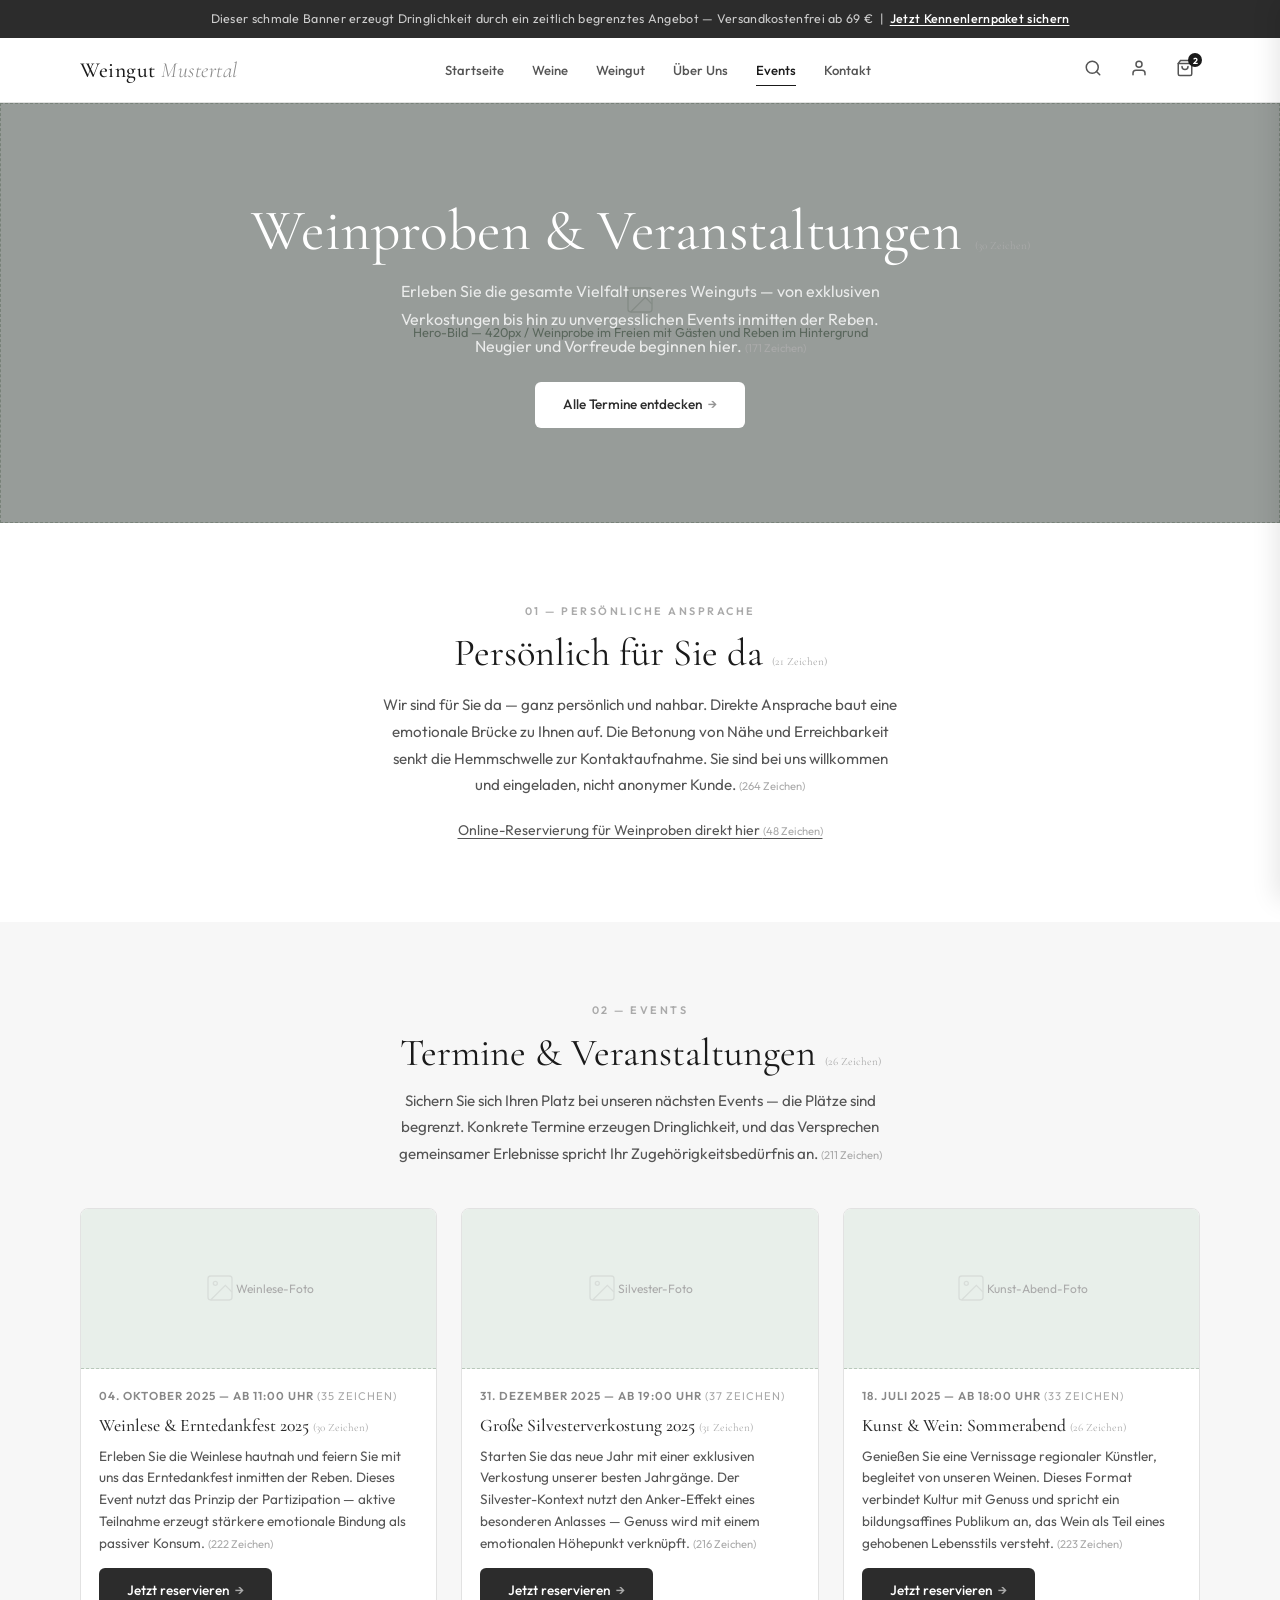
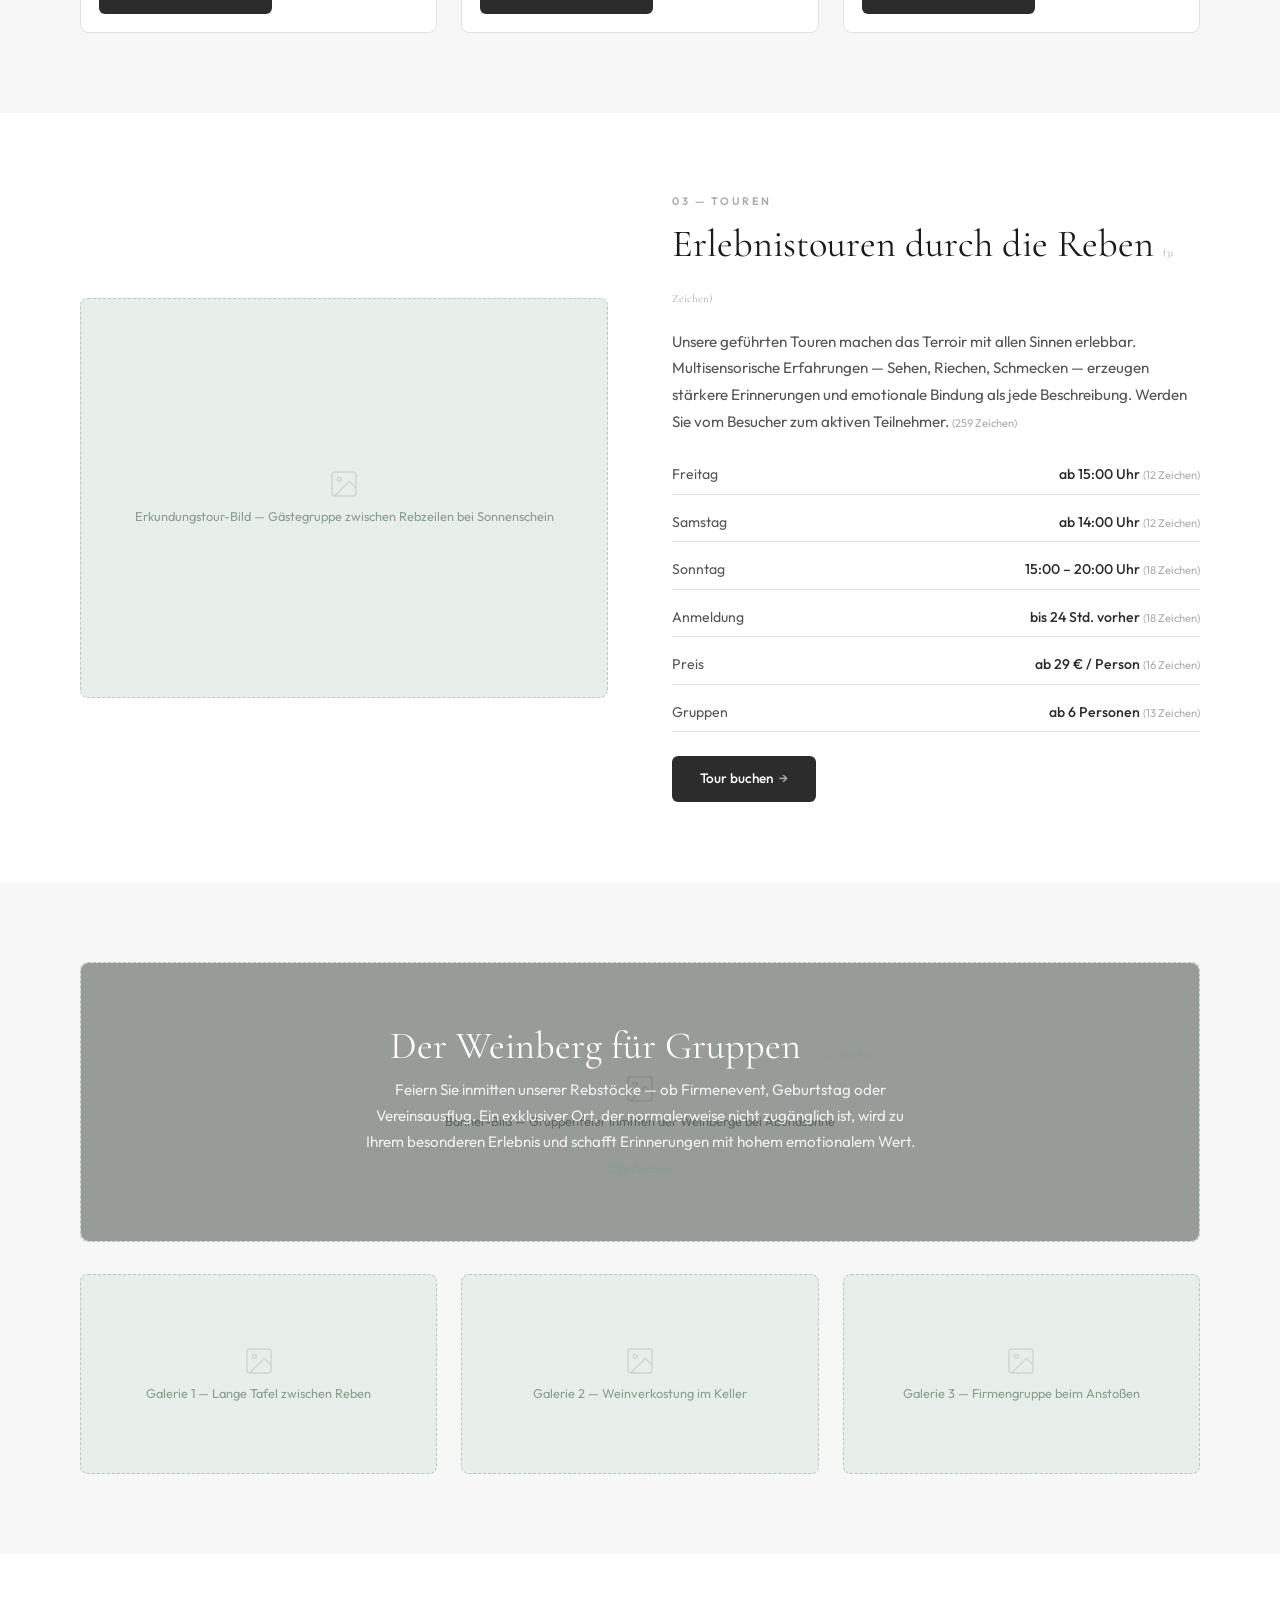
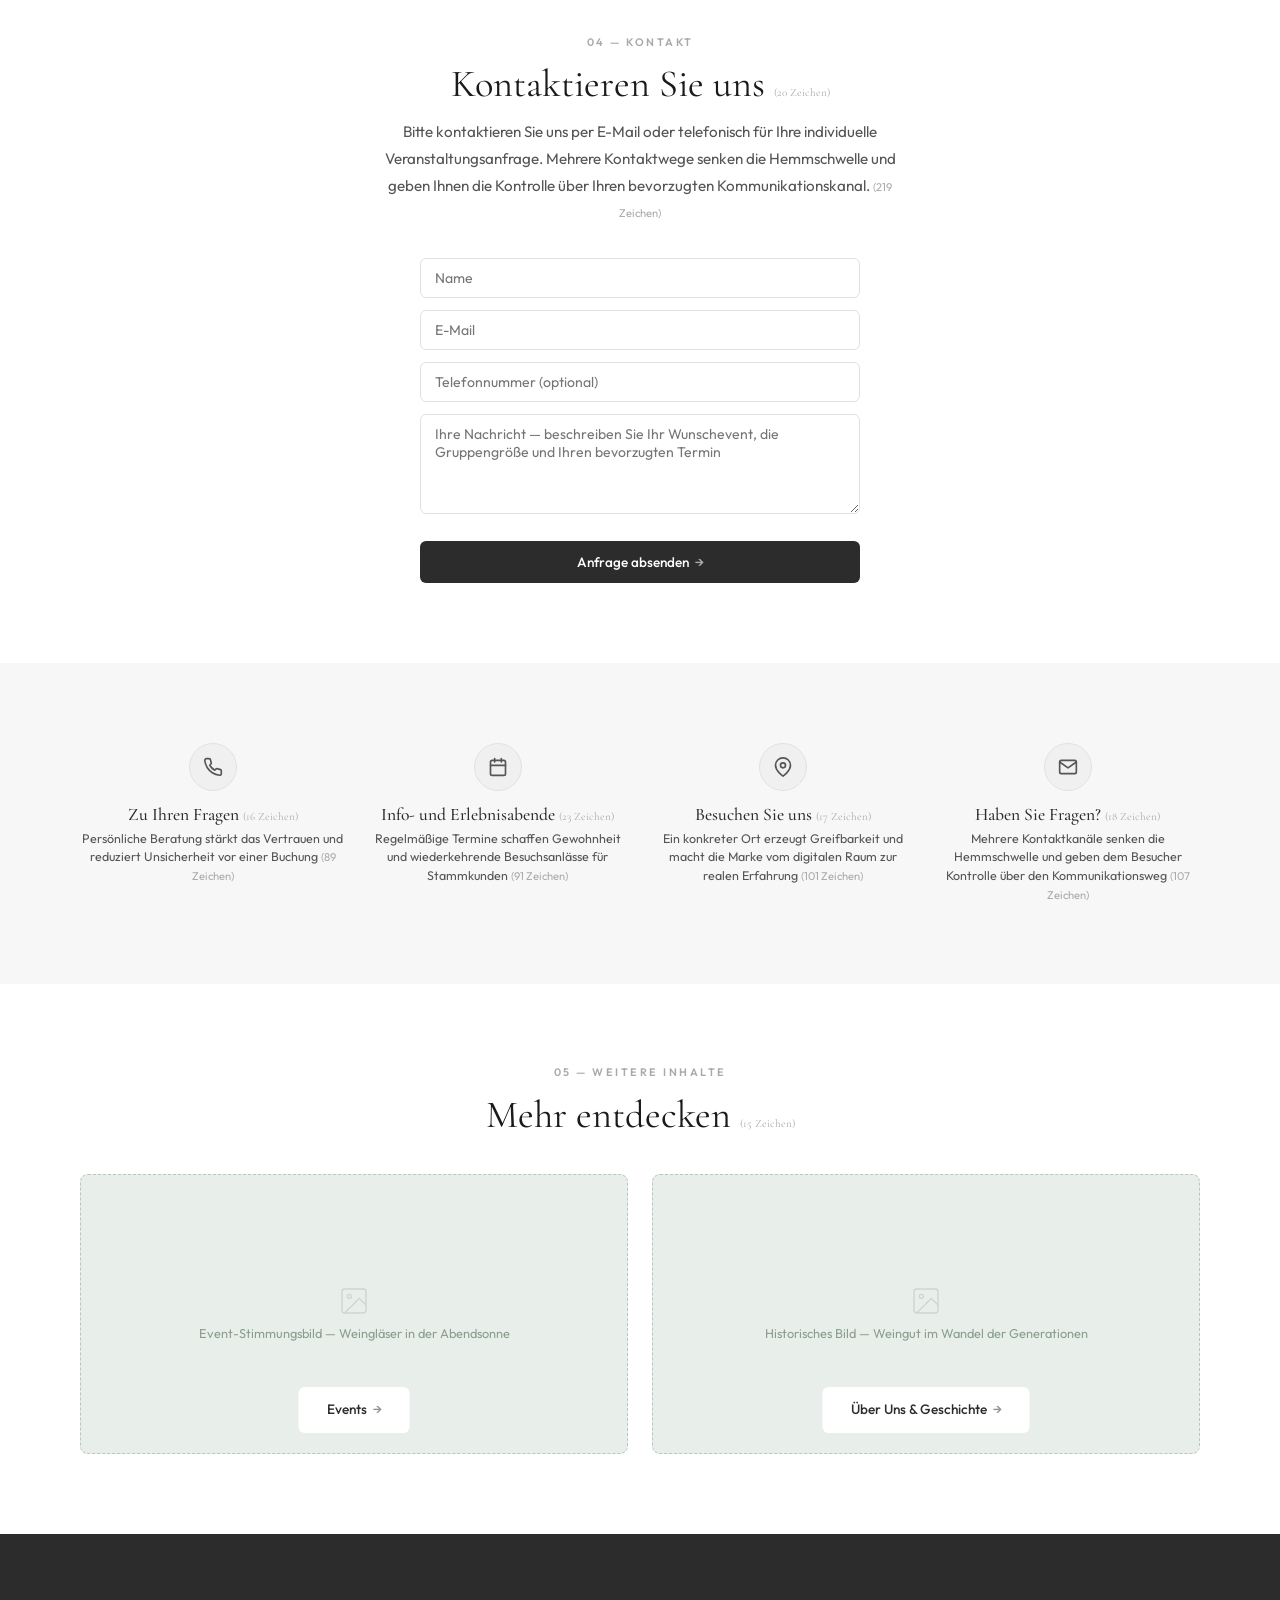
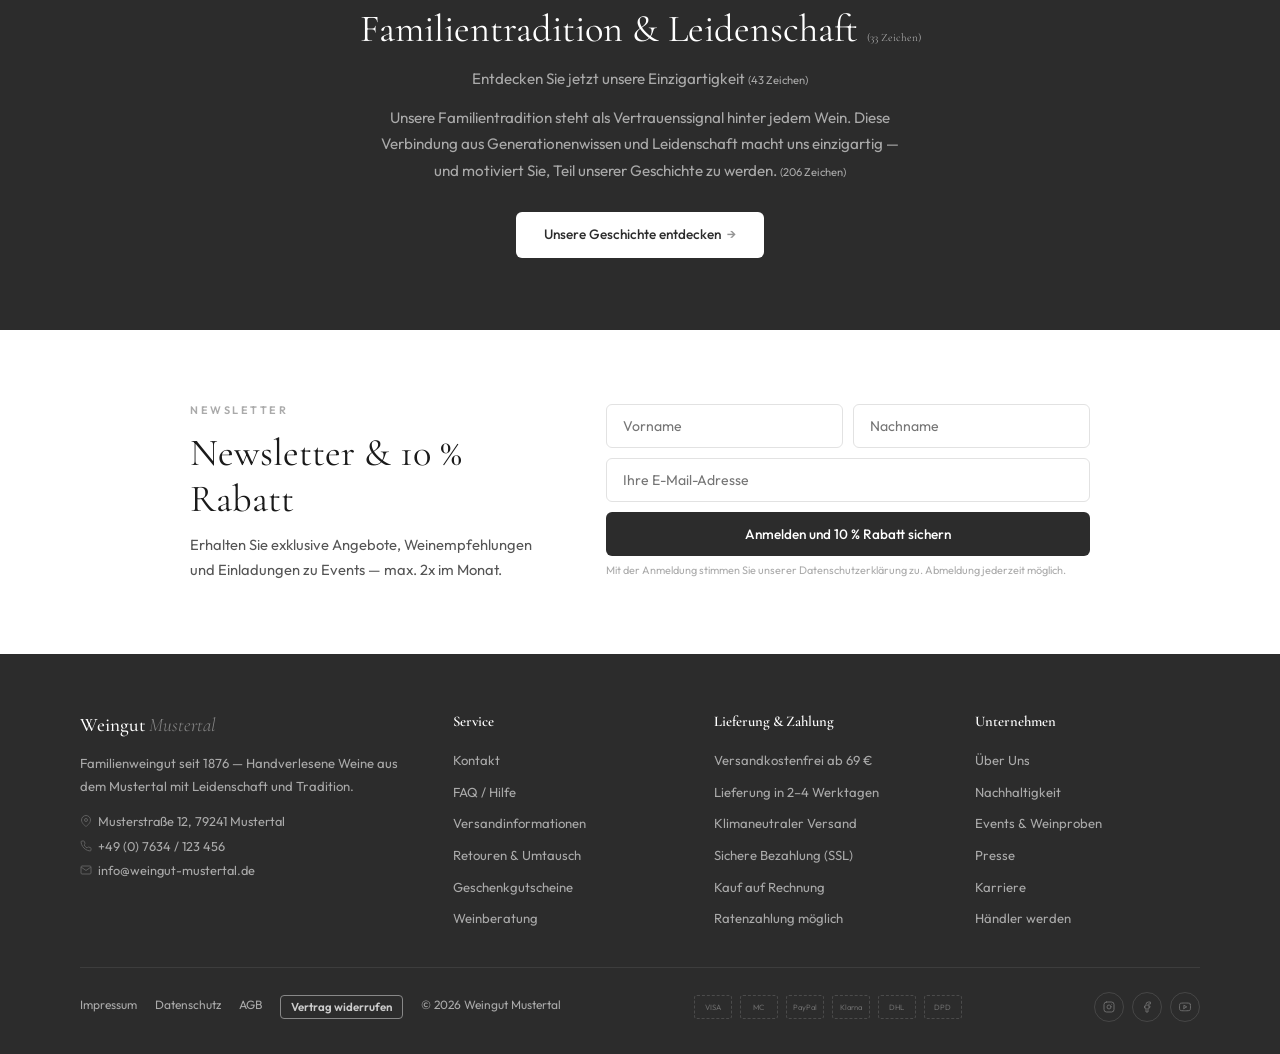
==== events.html @ f03858b9 "Initial commit: VD Wireframes Winzer-Shop Website Co-Authored-By: Claude Opus 4.6 <noreply@anthropic" ====
<!DOCTYPE html>
<html lang="de">
<head>
  <meta charset="UTF-8">
  <meta name="viewport" content="width=device-width, initial-scale=1.0">
  <title>Weingut Mustertal — Events & Weinproben | Wireframe</title>
  <link href="https://fonts.googleapis.com/css2?family=Cormorant+Garamond:ital,wght@0,300;0,400;0,500;0,600;0,700;1,300;1,400&family=Outfit:wght@300;400;500;600;700&display=swap" rel="stylesheet">
  <link rel="stylesheet" href="styles.css">
</head>
<body>

<!-- ============================================================
     1. ANNOUNCEMENT BAR
     ============================================================ -->
<div class="announcement">
  Dieser schmale Banner erzeugt Dringlichkeit durch ein zeitlich begrenztes Angebot — Versandkostenfrei ab 69 € &nbsp;|&nbsp; <a href="#">Jetzt Kennenlernpaket sichern</a>
</div>

<!-- ============================================================
     2. HEADER
     ============================================================ -->
<header class="header">
  <div class="header__inner">
    <a href="index.html" class="header__logo">Weingut <em>Mustertal</em></a>
    <ul class="header__nav">
      <li><a href="index.html">Startseite</a></li>
      <li>
        <a href="kategorie.html">Weine</a>
        <!-- Mega Menu -->
        <div class="mega">
          <div class="mega__grid mega__grid--wide">
            <div class="mega__col">
              <h4>Sortiment</h4>
              <ul>
                <li><a href="kategorie.html">Weißweine</a></li>
                <li><a href="kategorie.html">Rotweine</a></li>
                <li><a href="kategorie.html">Rosé</a></li>
                <li><a href="kategorie.html">Sekt & Secco</a></li>
                <li><a href="kategorie.html">Spirituosen</a></li>
                <li><a href="kategorie.html">Alle Weine</a></li>
              </ul>
            </div>
            <div class="mega__col">
              <h4>Terroir</h4>
              <ul>
                <li><a href="kategorie.html">Unsere Böden</a></li>
                <li><a href="kategorie.html">Muschelkalk</a></li>
                <li><a href="kategorie.html">Löss & Lehm</a></li>
                <li><a href="kategorie.html">Einzellagen</a></li>
                <li><a href="kategorie.html">Lagenkarte</a></li>
              </ul>
            </div>
            <div class="mega__col">
              <h4>Sonstiges</h4>
              <ul>
                <li><a href="kategorie.html">Neuheiten</a></li>
                <li><a href="kategorie.html">Bestseller</a></li>
                <li><a href="kategorie.html">Kennenlernpakete</a></li>
                <li><a href="kategorie.html">Geschenksets</a></li>
                <li><a href="kategorie.html">Wein im Abo</a></li>
              </ul>
            </div>
            <div class="mega__col">
              <h4>Qualitätsstufen</h4>
              <ul>
                <li><a href="kategorie.html">Gutswein</a></li>
                <li><a href="kategorie.html">Ortswein</a></li>
                <li><a href="kategorie.html">Lagenwein</a></li>
                <li><a href="kategorie.html">Große Gewächse</a></li>
              </ul>
            </div>
            <div class="mega__col">
              <div class="mega__product">
                <div class="ph" style="height:90px">
                  <svg viewBox="0 0 24 24" fill="none" stroke="currentColor" stroke-width="1"><rect x="3" y="3" width="18" height="18" rx="2"/><line x1="3" y1="9" x2="21" y2="9"/></svg>
                  <span>Paket-Teaser</span>
                </div>
                <div class="mega__product-name">Kennenlernpaket</div>
                <div class="mega__product-price">49,90 €</div>
              </div>
            </div>
          </div>
        </div>
      </li>
      <li><a href="ueber-uns.html">Weingut</a></li>
      <li><a href="ueber-uns.html">Über Uns</a></li>
      <li class="active"><a href="events.html">Events</a></li>
      <li><a href="kontakt.html">Kontakt</a></li>
    </ul>
    <div class="header__icons">
      <!-- Search -->
      <button aria-label="Suche">
        <svg viewBox="0 0 24 24" fill="none" stroke="currentColor" stroke-width="2" stroke-linecap="round"><circle cx="11" cy="11" r="8"/><line x1="21" y1="21" x2="16.65" y2="16.65"/></svg>
      </button>
      <!-- Profile -->
      <button aria-label="Mein Konto">
        <svg viewBox="0 0 24 24" fill="none" stroke="currentColor" stroke-width="2" stroke-linecap="round"><path d="M20 21v-2a4 4 0 0 0-4-4H8a4 4 0 0 0-4 4v2"/><circle cx="12" cy="7" r="4"/></svg>
      </button>
      <!-- Cart -->
      <button aria-label="Warenkorb" onclick="openCartDrawer()">
        <svg viewBox="0 0 24 24" fill="none" stroke="currentColor" stroke-width="2" stroke-linecap="round"><path d="M6 2L3 6v14a2 2 0 0 0 2 2h14a2 2 0 0 0 2-2V6l-3-4z"/><line x1="3" y1="6" x2="21" y2="6"/><path d="M16 10a4 4 0 0 1-8 0"/></svg>
        <span class="cart-badge">2</span>
      </button>
    </div>
  </div>
</header>

<!-- ============================================================
     3. HERO BANNER
     ============================================================ -->
<section class="hero-banner fade-in">
  <div class="ph-img" style="min-height:420px;border-radius:0;">
    <svg viewBox="0 0 24 24" fill="none" stroke="currentColor" stroke-width="1"><rect x="3" y="3" width="18" height="18" rx="2"/><circle cx="8.5" cy="8.5" r="1.5"/><path d="M21 15l-5-5L5 21"/></svg>
    <span>Hero-Bild — 420px / Weinprobe im Freien mit Gästen und Reben im Hintergrund</span>
  </div>
  <div class="hero-banner__content">
    <h1>
      Weinproben & Veranstaltungen
      <span class="char">(30 Zeichen)</span>
    </h1>
    <p>
      Erleben Sie die gesamte Vielfalt unseres Weinguts — von exklusiven Verkostungen bis hin zu unvergesslichen Events inmitten der Reben. Neugier und Vorfreude beginnen hier.
      <span class="char">(171 Zeichen)</span>
    </p>
    <a href="#termine" class="btn btn--white" style="margin-top:8px;">Alle Termine entdecken</a>
  </div>
</section>

<!-- ============================================================
     4. PERSÖNLICHER INTRO-TEXT
     ============================================================ -->
<section class="section fade-in">
  <div class="container" style="text-align:center;">
    <span class="label">01 — Persönliche Ansprache</span>
    <h2>
      Persönlich für Sie da
      <span class="char">(21 Zeichen)</span>
    </h2>
    <p class="body-text" style="margin:16px auto 0;text-align:center;">
      Wir sind für Sie da — ganz persönlich und nahbar. Direkte Ansprache baut eine emotionale Brücke zu Ihnen auf. Die Betonung von Nähe und Erreichbarkeit senkt die Hemmschwelle zur Kontaktaufnahme. Sie sind bei uns willkommen und eingeladen, nicht anonymer Kunde.
      <span class="char">(264 Zeichen)</span>
    </p>
    <p style="margin-top:18px;">
      <a href="#kontakt" style="font-size:0.88rem;color:var(--gray-700);text-decoration:underline;text-underline-offset:3px;">
        Online-Reservierung für Weinproben direkt hier
        <span class="char">(48 Zeichen)</span>
      </a>
    </p>
  </div>
</section>

<!-- ============================================================
     5. TERMINE UND VERANSTALTUNGEN
     ============================================================ -->
<section id="termine" class="section section--alt fade-in">
  <div class="container">
    <div style="text-align:center;margin-bottom:40px;">
      <span class="label">02 — Events</span>
      <h2>
        Termine & Veranstaltungen
        <span class="char">(26 Zeichen)</span>
      </h2>
      <p class="body-text" style="margin:12px auto 0;text-align:center;">
        Sichern Sie sich Ihren Platz bei unseren nächsten Events — die Plätze sind begrenzt. Konkrete Termine erzeugen Dringlichkeit, und das Versprechen gemeinsamer Erlebnisse spricht Ihr Zugehörigkeitsbedürfnis an.
        <span class="char">(211 Zeichen)</span>
      </p>
    </div>
    <div class="grid-3">
      <!-- Event Card 1 -->
      <div class="ecard">
        <div class="ecard__img" style="background:#E8EFEA;border-bottom:1.5px dashed #B8C8BA;">
          <svg viewBox="0 0 24 24" fill="none" stroke="currentColor" stroke-width="1" style="width:32px;height:32px;opacity:0.25;"><rect x="3" y="3" width="18" height="18" rx="2"/><circle cx="8.5" cy="8.5" r="1.5"/><path d="M21 15l-5-5L5 21"/></svg>
          <span>Weinlese-Foto</span>
        </div>
        <div class="ecard__body">
          <div class="ecard__date">
            04. Oktober 2025 — ab 11:00 Uhr
            <span class="char">(35 Zeichen)</span>
          </div>
          <div class="ecard__title">
            Weinlese & Erntedankfest 2025
            <span class="char">(30 Zeichen)</span>
          </div>
          <div class="ecard__desc">
            Erleben Sie die Weinlese hautnah und feiern Sie mit uns das Erntedankfest inmitten der Reben. Dieses Event nutzt das Prinzip der Partizipation — aktive Teilnahme erzeugt stärkere emotionale Bindung als passiver Konsum.
            <span class="char">(222 Zeichen)</span>
          </div>
          <a href="#kontakt" class="btn btn--dark">Jetzt reservieren</a>
        </div>
      </div>
      <!-- Event Card 2 -->
      <div class="ecard">
        <div class="ecard__img" style="background:#E8EFEA;border-bottom:1.5px dashed #B8C8BA;">
          <svg viewBox="0 0 24 24" fill="none" stroke="currentColor" stroke-width="1" style="width:32px;height:32px;opacity:0.25;"><rect x="3" y="3" width="18" height="18" rx="2"/><circle cx="8.5" cy="8.5" r="1.5"/><path d="M21 15l-5-5L5 21"/></svg>
          <span>Silvester-Foto</span>
        </div>
        <div class="ecard__body">
          <div class="ecard__date">
            31. Dezember 2025 — ab 19:00 Uhr
            <span class="char">(37 Zeichen)</span>
          </div>
          <div class="ecard__title">
            Große Silvesterverkostung 2025
            <span class="char">(31 Zeichen)</span>
          </div>
          <div class="ecard__desc">
            Starten Sie das neue Jahr mit einer exklusiven Verkostung unserer besten Jahrgänge. Der Silvester-Kontext nutzt den Anker-Effekt eines besonderen Anlasses — Genuss wird mit einem emotionalen Höhepunkt verknüpft.
            <span class="char">(216 Zeichen)</span>
          </div>
          <a href="#kontakt" class="btn btn--dark">Jetzt reservieren</a>
        </div>
      </div>
      <!-- Event Card 3 -->
      <div class="ecard">
        <div class="ecard__img" style="background:#E8EFEA;border-bottom:1.5px dashed #B8C8BA;">
          <svg viewBox="0 0 24 24" fill="none" stroke="currentColor" stroke-width="1" style="width:32px;height:32px;opacity:0.25;"><rect x="3" y="3" width="18" height="18" rx="2"/><circle cx="8.5" cy="8.5" r="1.5"/><path d="M21 15l-5-5L5 21"/></svg>
          <span>Kunst-Abend-Foto</span>
        </div>
        <div class="ecard__body">
          <div class="ecard__date">
            18. Juli 2025 — ab 18:00 Uhr
            <span class="char">(33 Zeichen)</span>
          </div>
          <div class="ecard__title">
            Kunst & Wein: Sommerabend
            <span class="char">(26 Zeichen)</span>
          </div>
          <div class="ecard__desc">
            Genießen Sie eine Vernissage regionaler Künstler, begleitet von unseren Weinen. Dieses Format verbindet Kultur mit Genuss und spricht ein bildungsaffines Publikum an, das Wein als Teil eines gehobenen Lebensstils versteht.
            <span class="char">(223 Zeichen)</span>
          </div>
          <a href="#kontakt" class="btn btn--dark">Jetzt reservieren</a>
        </div>
      </div>
    </div>
  </div>
</section>

<!-- ============================================================
     6. ERLEBNISREICHE ERKUNDUNGSTOUREN
     ============================================================ -->
<section class="section fade-in">
  <div class="container">
    <div class="grid-2">
      <div class="ph-img" style="height:400px;">
        <svg viewBox="0 0 24 24" fill="none" stroke="currentColor" stroke-width="1"><rect x="3" y="3" width="18" height="18" rx="2"/><circle cx="8.5" cy="8.5" r="1.5"/><path d="M21 15l-5-5L5 21"/></svg>
        <span>Erkundungstour-Bild — Gästegruppe zwischen Rebzeilen bei Sonnenschein</span>
      </div>
      <div>
        <span class="label">03 — Touren</span>
        <h2>
          Erlebnistouren durch die Reben
          <span class="char">(31 Zeichen)</span>
        </h2>
        <p class="body-text" style="margin-top:16px;">
          Unsere geführten Touren machen das Terroir mit allen Sinnen erlebbar. Multisensorische Erfahrungen — Sehen, Riechen, Schmecken — erzeugen stärkere Erinnerungen und emotionale Bindung als jede Beschreibung. Werden Sie vom Besucher zum aktiven Teilnehmer.
          <span class="char">(259 Zeichen)</span>
        </p>
        <!-- Tour Details -->
        <div style="margin-top:20px;display:flex;flex-direction:column;gap:8px;">
          <div style="display:flex;justify-content:space-between;padding:8px 0;border-bottom:1px solid var(--gray-200);font-size:0.88rem;">
            <span style="color:var(--gray-700);">Freitag</span>
            <span style="font-weight:500;">ab 15:00 Uhr <span class="char">(12 Zeichen)</span></span>
          </div>
          <div style="display:flex;justify-content:space-between;padding:8px 0;border-bottom:1px solid var(--gray-200);font-size:0.88rem;">
            <span style="color:var(--gray-700);">Samstag</span>
            <span style="font-weight:500;">ab 14:00 Uhr <span class="char">(12 Zeichen)</span></span>
          </div>
          <div style="display:flex;justify-content:space-between;padding:8px 0;border-bottom:1px solid var(--gray-200);font-size:0.88rem;">
            <span style="color:var(--gray-700);">Sonntag</span>
            <span style="font-weight:500;">15:00 – 20:00 Uhr <span class="char">(18 Zeichen)</span></span>
          </div>
          <div style="display:flex;justify-content:space-between;padding:8px 0;border-bottom:1px solid var(--gray-200);font-size:0.88rem;">
            <span style="color:var(--gray-700);">Anmeldung</span>
            <span style="font-weight:500;">bis 24 Std. vorher <span class="char">(18 Zeichen)</span></span>
          </div>
          <div style="display:flex;justify-content:space-between;padding:8px 0;border-bottom:1px solid var(--gray-200);font-size:0.88rem;">
            <span style="color:var(--gray-700);">Preis</span>
            <span style="font-weight:500;">ab 29 € / Person <span class="char">(16 Zeichen)</span></span>
          </div>
          <div style="display:flex;justify-content:space-between;padding:8px 0;border-bottom:1px solid var(--gray-200);font-size:0.88rem;">
            <span style="color:var(--gray-700);">Gruppen</span>
            <span style="font-weight:500;">ab 6 Personen <span class="char">(13 Zeichen)</span></span>
          </div>
        </div>
        <a href="#kontakt" class="btn btn--dark" style="margin-top:24px;">Tour buchen</a>
      </div>
    </div>
  </div>
</section>

<!-- ============================================================
     7. DER WEINBERG FÜR GRUPPEN
     ============================================================ -->
<section class="section section--alt fade-in">
  <div class="container">
    <!-- Large Banner with Overlay -->
    <div class="ph-img" style="height:280px;position:relative;margin-bottom:32px;">
      <svg viewBox="0 0 24 24" fill="none" stroke="currentColor" stroke-width="1"><rect x="3" y="3" width="18" height="18" rx="2"/><circle cx="8.5" cy="8.5" r="1.5"/><path d="M21 15l-5-5L5 21"/></svg>
      <span>Banner-Bild — Gruppenfeier inmitten der Weinberge bei Abendsonne</span>
      <div style="position:absolute;inset:0;background:rgba(0,0,0,0.35);display:flex;flex-direction:column;align-items:center;justify-content:center;text-align:center;padding:40px;border-radius:var(--r);">
        <h2 style="color:var(--white);margin-bottom:8px;">
          Der Weinberg für Gruppen
          <span class="char">(26 Zeichen)</span>
        </h2>
        <p style="color:rgba(255,255,255,0.85);max-width:560px;font-size:0.95rem;line-height:1.7;">
          Feiern Sie inmitten unserer Rebstöcke — ob Firmenevent, Geburtstag oder Vereinsausflug. Ein exklusiver Ort, der normalerweise nicht zugänglich ist, wird zu Ihrem besonderen Erlebnis und schafft Erinnerungen mit hohem emotionalem Wert.
          <span class="char">(238 Zeichen)</span>
        </p>
      </div>
    </div>
    <!-- Gallery Grid -->
    <div class="grid-3">
      <div class="ph-img" style="height:200px;">
        <svg viewBox="0 0 24 24" fill="none" stroke="currentColor" stroke-width="1"><rect x="3" y="3" width="18" height="18" rx="2"/><circle cx="8.5" cy="8.5" r="1.5"/><path d="M21 15l-5-5L5 21"/></svg>
        <span>Galerie 1 — Lange Tafel zwischen Reben</span>
      </div>
      <div class="ph-img" style="height:200px;">
        <svg viewBox="0 0 24 24" fill="none" stroke="currentColor" stroke-width="1"><rect x="3" y="3" width="18" height="18" rx="2"/><circle cx="8.5" cy="8.5" r="1.5"/><path d="M21 15l-5-5L5 21"/></svg>
        <span>Galerie 2 — Weinverkostung im Keller</span>
      </div>
      <div class="ph-img" style="height:200px;">
        <svg viewBox="0 0 24 24" fill="none" stroke="currentColor" stroke-width="1"><rect x="3" y="3" width="18" height="18" rx="2"/><circle cx="8.5" cy="8.5" r="1.5"/><path d="M21 15l-5-5L5 21"/></svg>
        <span>Galerie 3 — Firmengruppe beim Anstoßen</span>
      </div>
    </div>
  </div>
</section>

<!-- ============================================================
     8. KONTAKTFORMULAR
     ============================================================ -->
<section id="kontakt" class="section fade-in">
  <div class="container" style="text-align:center;">
    <span class="label">04 — Kontakt</span>
    <h2>
      Kontaktieren Sie uns
      <span class="char">(20 Zeichen)</span>
    </h2>
    <p class="body-text" style="margin:12px auto 32px;text-align:center;">
      Bitte kontaktieren Sie uns per E-Mail oder telefonisch für Ihre individuelle Veranstaltungsanfrage. Mehrere Kontaktwege senken die Hemmschwelle und geben Ihnen die Kontrolle über Ihren bevorzugten Kommunikationskanal.
      <span class="char">(219 Zeichen)</span>
    </p>
    <div class="form">
      <div class="form__group">
        <input type="text" placeholder="Name" aria-label="Name">
      </div>
      <div class="form__group">
        <input type="email" placeholder="E-Mail" aria-label="E-Mail">
      </div>
      <div class="form__group">
        <input type="tel" placeholder="Telefonnummer (optional)" aria-label="Telefonnummer">
      </div>
      <div class="form__group">
        <textarea placeholder="Ihre Nachricht — beschreiben Sie Ihr Wunschevent, die Gruppengröße und Ihren bevorzugten Termin" aria-label="Nachricht"></textarea>
      </div>
      <button type="submit" class="btn btn--dark btn--full" style="margin-top:8px;">Anfrage absenden</button>
    </div>
  </div>
</section>

<!-- ============================================================
     9. SERVICE-ICONS
     ============================================================ -->
<section class="section section--alt fade-in">
  <div class="container">
    <div class="srow">
      <!-- Icon 1: Phone -->
      <div>
        <div class="srow__icon">
          <svg viewBox="0 0 24 24" fill="none" stroke="currentColor" stroke-width="2" stroke-linecap="round" stroke-linejoin="round"><path d="M22 16.92v3a2 2 0 0 1-2.18 2 19.79 19.79 0 0 1-8.63-3.07 19.5 19.5 0 0 1-6-6 19.79 19.79 0 0 1-3.07-8.67A2 2 0 0 1 4.11 2h3a2 2 0 0 1 2 1.72c.127.96.361 1.903.7 2.81a2 2 0 0 1-.45 2.11L8.09 9.91a16 16 0 0 0 6 6l1.27-1.27a2 2 0 0 1 2.11-.45c.907.339 1.85.573 2.81.7A2 2 0 0 1 22 16.92z"/></svg>
        </div>
        <h4>Zu Ihren Fragen <span class="char">(16 Zeichen)</span></h4>
        <p>
          Persönliche Beratung stärkt das Vertrauen und reduziert Unsicherheit vor einer Buchung
          <span class="char">(89 Zeichen)</span>
        </p>
      </div>
      <!-- Icon 2: Calendar -->
      <div>
        <div class="srow__icon">
          <svg viewBox="0 0 24 24" fill="none" stroke="currentColor" stroke-width="2" stroke-linecap="round" stroke-linejoin="round"><rect x="3" y="4" width="18" height="18" rx="2" ry="2"/><line x1="16" y1="2" x2="16" y2="6"/><line x1="8" y1="2" x2="8" y2="6"/><line x1="3" y1="10" x2="21" y2="10"/></svg>
        </div>
        <h4>Info- und Erlebnisabende <span class="char">(23 Zeichen)</span></h4>
        <p>
          Regelmäßige Termine schaffen Gewohnheit und wiederkehrende Besuchsanlässe für Stammkunden
          <span class="char">(91 Zeichen)</span>
        </p>
      </div>
      <!-- Icon 3: Location -->
      <div>
        <div class="srow__icon">
          <svg viewBox="0 0 24 24" fill="none" stroke="currentColor" stroke-width="2" stroke-linecap="round" stroke-linejoin="round"><path d="M21 10c0 7-9 13-9 13s-9-6-9-13a9 9 0 0 1 18 0z"/><circle cx="12" cy="10" r="3"/></svg>
        </div>
        <h4>Besuchen Sie uns <span class="char">(17 Zeichen)</span></h4>
        <p>
          Ein konkreter Ort erzeugt Greifbarkeit und macht die Marke vom digitalen Raum zur realen Erfahrung
          <span class="char">(101 Zeichen)</span>
        </p>
      </div>
      <!-- Icon 4: Mail -->
      <div>
        <div class="srow__icon">
          <svg viewBox="0 0 24 24" fill="none" stroke="currentColor" stroke-width="2" stroke-linecap="round" stroke-linejoin="round"><path d="M4 4h16c1.1 0 2 .9 2 2v12c0 1.1-.9 2-2 2H4c-1.1 0-2-.9-2-2V6c0-1.1.9-2 2-2z"/><polyline points="22,6 12,13 2,6"/></svg>
        </div>
        <h4>Haben Sie Fragen? <span class="char">(18 Zeichen)</span></h4>
        <p>
          Mehrere Kontaktkanäle senken die Hemmschwelle und geben dem Besucher Kontrolle über den Kommunikationsweg
          <span class="char">(107 Zeichen)</span>
        </p>
      </div>
    </div>
  </div>
</section>

<!-- ============================================================
     10. WEITERE EVENTS
     ============================================================ -->
<section class="section fade-in">
  <div class="container">
    <div style="text-align:center;margin-bottom:36px;">
      <span class="label">05 — Weitere Inhalte</span>
      <h2>
        Mehr entdecken
        <span class="char">(15 Zeichen)</span>
      </h2>
    </div>
    <div class="grid-2" style="gap:24px;">
      <!-- Card 1: Events -->
      <div class="ph-img" style="height:280px;position:relative;">
        <svg viewBox="0 0 24 24" fill="none" stroke="currentColor" stroke-width="1"><rect x="3" y="3" width="18" height="18" rx="2"/><circle cx="8.5" cy="8.5" r="1.5"/><path d="M21 15l-5-5L5 21"/></svg>
        <span>Event-Stimmungsbild — Weingläser in der Abendsonne</span>
        <div style="position:absolute;bottom:20px;left:50%;transform:translateX(-50%);">
          <a href="events.html" class="btn btn--white">Events</a>
        </div>
      </div>
      <!-- Card 2: Über Uns & Geschichte -->
      <div class="ph-img" style="height:280px;position:relative;">
        <svg viewBox="0 0 24 24" fill="none" stroke="currentColor" stroke-width="1"><rect x="3" y="3" width="18" height="18" rx="2"/><circle cx="8.5" cy="8.5" r="1.5"/><path d="M21 15l-5-5L5 21"/></svg>
        <span>Historisches Bild — Weingut im Wandel der Generationen</span>
        <div style="position:absolute;bottom:20px;left:50%;transform:translateX(-50%);">
          <a href="ueber-uns.html" class="btn btn--white">Über Uns & Geschichte</a>
        </div>
      </div>
    </div>
  </div>
</section>

<!-- ============================================================
     11. FAMILIEN-CTA BANNER
     ============================================================ -->
<section class="section section--dark fade-in" style="padding:72px 0;">
  <div class="container" style="text-align:center;">
    <h2>
      Familientradition & Leidenschaft
      <span class="char">(33 Zeichen)</span>
    </h2>
    <p class="body-text" style="margin:14px auto 0;text-align:center;">
      Entdecken Sie jetzt unsere Einzigartigkeit
      <span class="char">(43 Zeichen)</span>
    </p>
    <p class="body-text" style="margin:12px auto 28px;text-align:center;">
      Unsere Familientradition steht als Vertrauenssignal hinter jedem Wein. Diese Verbindung aus Generationenwissen und Leidenschaft macht uns einzigartig — und motiviert Sie, Teil unserer Geschichte zu werden.
      <span class="char">(206 Zeichen)</span>
    </p>
    <a href="ueber-uns.html" class="btn btn--white">Unsere Geschichte entdecken</a>
  </div>
</section>

<!-- ============================================================
     12. NEWSLETTER (Erweiterte Version)
     ============================================================ -->
<div class="nl fade-in">
  <div class="container">
    <div class="nl__block">
      <div class="nl__text">
        <span class="label">Newsletter</span>
        <h2>Newsletter & 10 % Rabatt</h2>
        <p class="desc">
          Erhalten Sie exklusive Angebote, Weinempfehlungen und Einladungen zu Events — max. 2x im Monat.
        </p>
      </div>
      <div>
        <form class="nl__form" onsubmit="return false;">
          <div class="nl__form-row">
            <input type="text" placeholder="Vorname" aria-label="Vorname">
            <input type="text" placeholder="Nachname" aria-label="Nachname">
          </div>
          <input type="email" placeholder="Ihre E-Mail-Adresse" aria-label="E-Mail-Adresse">
          <button type="submit">Anmelden und 10 % Rabatt sichern</button>
        </form>
        <p class="nl__legal">
          Mit der Anmeldung stimmen Sie unserer Datenschutzerklärung zu. Abmeldung jederzeit möglich.
        </p>
      </div>
    </div>
  </div>
</div>

<!-- ============================================================
     13. FOOTER
     ============================================================ -->
<footer class="footer">
  <div class="container">

    <!-- Footer Grid -->
    <div class="footer__grid">
      <!-- Column 1: Contact -->
      <div class="footer__col">
        <div class="flogo">Weingut <em>Mustertal</em></div>
        <p>Familienweingut seit 1876 — Handverlesene Weine aus dem Mustertal mit Leidenschaft und Tradition.</p>
        <div class="fcontact">
          <svg viewBox="0 0 24 24" fill="none" stroke="currentColor" stroke-width="2"><path d="M21 10c0 7-9 13-9 13s-9-6-9-13a9 9 0 0 1 18 0z"/><circle cx="12" cy="10" r="3"/></svg>
          Musterstraße 12, 79241 Mustertal
        </div>
        <div class="fcontact">
          <svg viewBox="0 0 24 24" fill="none" stroke="currentColor" stroke-width="2"><path d="M22 16.92v3a2 2 0 0 1-2.18 2 19.79 19.79 0 0 1-8.63-3.07 19.5 19.5 0 0 1-6-6 19.79 19.79 0 0 1-3.07-8.67A2 2 0 0 1 4.11 2h3a2 2 0 0 1 2 1.72c.127.96.361 1.903.7 2.81a2 2 0 0 1-.45 2.11L8.09 9.91a16 16 0 0 0 6 6l1.27-1.27a2 2 0 0 1 2.11-.45c.907.339 1.85.573 2.81.7A2 2 0 0 1 22 16.92z"/></svg>
          +49 (0) 7634 / 123 456
        </div>
        <div class="fcontact">
          <svg viewBox="0 0 24 24" fill="none" stroke="currentColor" stroke-width="2"><path d="M4 4h16c1.1 0 2 .9 2 2v12c0 1.1-.9 2-2 2H4c-1.1 0-2-.9-2-2V6c0-1.1.9-2 2-2z"/><polyline points="22,6 12,13 2,6"/></svg>
          info@weingut-mustertal.de
        </div>
      </div>

      <!-- Column 2: Service -->
      <div class="footer__col">
        <h4>Service</h4>
        <ul>
          <li><a href="kontakt.html">Kontakt</a></li>
          <li><a href="#">FAQ / Hilfe</a></li>
          <li><a href="#">Versandinformationen</a></li>
          <li><a href="#">Retouren & Umtausch</a></li>
          <li><a href="#">Geschenkgutscheine</a></li>
          <li><a href="#">Weinberatung</a></li>
        </ul>
      </div>

      <!-- Column 3: Lieferung & Zahlung -->
      <div class="footer__col">
        <h4>Lieferung & Zahlung</h4>
        <ul>
          <li><a href="#">Versandkostenfrei ab 69 €</a></li>
          <li><a href="#">Lieferung in 2–4 Werktagen</a></li>
          <li><a href="#">Klimaneutraler Versand</a></li>
          <li><a href="#">Sichere Bezahlung (SSL)</a></li>
          <li><a href="#">Kauf auf Rechnung</a></li>
          <li><a href="#">Ratenzahlung möglich</a></li>
        </ul>
      </div>

      <!-- Column 4: Unternehmen -->
      <div class="footer__col">
        <h4>Unternehmen</h4>
        <ul>
          <li><a href="ueber-uns.html">Über Uns</a></li>
          <li><a href="#">Nachhaltigkeit</a></li>
          <li><a href="events.html">Events & Weinproben</a></li>
          <li><a href="#">Presse</a></li>
          <li><a href="#">Karriere</a></li>
          <li><a href="#">Händler werden</a></li>
        </ul>
      </div>
    </div>

    <!-- Footer Bottom -->
    <div class="footer__bottom">
      <!-- Legal Links -->
      <div class="footer__bottom-left">
        <a href="#">Impressum</a>
        <a href="#">Datenschutz</a>
        <a href="#">AGB</a>
        <a href="widerrufsrecht.html" class="footer__widerruf">Vertrag widerrufen</a>
        <span>&copy; 2026 Weingut Mustertal</span>
      </div>

      <!-- Payment Icons -->
      <div class="fpay">
        <div class="fpay__icon">VISA</div>
        <div class="fpay__icon">MC</div>
        <div class="fpay__icon">PayPal</div>
        <div class="fpay__icon">Klarna</div>
        <div class="fpay__icon">DHL</div>
        <div class="fpay__icon">DPD</div>
      </div>

      <!-- Social Icons -->
      <div class="fsocial">
        <a href="#" aria-label="Instagram">
          <svg viewBox="0 0 24 24" fill="none" stroke="currentColor" stroke-width="2" stroke-linecap="round" stroke-linejoin="round"><rect x="2" y="2" width="20" height="20" rx="5" ry="5"/><path d="M16 11.37A4 4 0 1 1 12.63 8 4 4 0 0 1 16 11.37z"/><line x1="17.5" y1="6.5" x2="17.51" y2="6.5"/></svg>
        </a>
        <a href="#" aria-label="Facebook">
          <svg viewBox="0 0 24 24" fill="none" stroke="currentColor" stroke-width="2" stroke-linecap="round" stroke-linejoin="round"><path d="M18 2h-3a5 5 0 0 0-5 5v3H7v4h3v8h4v-8h3l1-4h-4V7a1 1 0 0 1 1-1h3z"/></svg>
        </a>
        <a href="#" aria-label="YouTube">
          <svg viewBox="0 0 24 24" fill="none" stroke="currentColor" stroke-width="2" stroke-linecap="round" stroke-linejoin="round"><path d="M22.54 6.42a2.78 2.78 0 0 0-1.94-2C18.88 4 12 4 12 4s-6.88 0-8.6.46a2.78 2.78 0 0 0-1.94 2A29 29 0 0 0 1 11.75a29 29 0 0 0 .46 5.33A2.78 2.78 0 0 0 3.4 19.13C5.12 19.56 12 19.56 12 19.56s6.88 0 8.6-.46a2.78 2.78 0 0 0 1.94-2 29 29 0 0 0 .46-5.25 29 29 0 0 0-.46-5.33z"/><polygon points="9.75 15.02 15.5 11.75 9.75 8.48 9.75 15.02"/></svg>
        </a>
      </div>
    </div>
  </div>
</footer>

<!-- ============================================================
     JAVASCRIPT
     ============================================================ -->
<script>
// Header scroll
window.addEventListener('scroll',()=>{document.querySelector('.header').classList.toggle('scrolled',window.scrollY>10)});
// Fade-in observer
const obs=new IntersectionObserver(entries=>{entries.forEach(e=>{if(e.isIntersecting)e.target.classList.add('visible')})},{rootMargin:'0px 0px -60px 0px',threshold:0.1});
document.querySelectorAll('.fade-in').forEach(el=>obs.observe(el));
// Smooth scroll
document.querySelectorAll('a[href^="#"]').forEach(a=>{a.addEventListener('click',function(e){const h=this.getAttribute('href');if(h==='#')return;e.preventDefault();document.querySelector(h)?.scrollIntoView({behavior:'smooth'})})});
</script>

<!-- ============================================================
     CART DRAWER
     ============================================================ -->
<div class="cart-overlay" id="cart-overlay" onclick="closeCartDrawer()"></div>
<div class="cart-drawer" id="cart-drawer">
  <div class="cart-drawer__header">
    <h3>Warenkorb (2)</h3>
    <button class="cart-drawer__close" onclick="closeCartDrawer()" aria-label="Warenkorb schliessen">
      <svg viewBox="0 0 24 24" fill="none" stroke="currentColor" stroke-width="2" stroke-linecap="round" style="width:18px;height:18px;"><line x1="18" y1="6" x2="6" y2="18"/><line x1="6" y1="6" x2="18" y2="18"/></svg>
    </button>
  </div>
  <div class="cart-drawer__body">
    <div class="cart-drawer__item">
      <div class="cart-drawer__item-img">Bild</div>
      <div class="cart-drawer__item-info">
        <div class="cart-drawer__item-name">Riesling Spätlese 2023</div>
        <div class="cart-drawer__item-price">14,90 &euro;</div>
        <div class="cart-drawer__item-qty">
          <button aria-label="Menge verringern">&minus;</button>
          <span>1</span>
          <button aria-label="Menge erhöhen">+</button>
        </div>
        <button class="cart-drawer__item-remove">Entfernen</button>
      </div>
    </div>
    <div class="cart-drawer__item">
      <div class="cart-drawer__item-img">Bild</div>
      <div class="cart-drawer__item-info">
        <div class="cart-drawer__item-name">Grauburgunder trocken 2023</div>
        <div class="cart-drawer__item-price">10,90 &euro;</div>
        <div class="cart-drawer__item-qty">
          <button aria-label="Menge verringern">&minus;</button>
          <span>2</span>
          <button aria-label="Menge erhöhen">+</button>
        </div>
        <button class="cart-drawer__item-remove">Entfernen</button>
      </div>
    </div>
    <div class="cart-drawer__upsell">
      <div class="cart-drawer__upsell-title">Das könnte dir auch gefallen</div>
      <div class="cart-drawer__upsell-grid">
        <div class="cart-drawer__upsell-card">
          <div class="cart-drawer__upsell-card-img">Bild</div>
          <div class="cart-drawer__upsell-card-name">Chardonnay Réserve 2022</div>
          <div class="cart-drawer__upsell-card-price">18,90 &euro;</div>
          <div class="cart-drawer__upsell-card-btn">+ Hinzufügen</div>
        </div>
        <div class="cart-drawer__upsell-card">
          <div class="cart-drawer__upsell-card-img">Bild</div>
          <div class="cart-drawer__upsell-card-name">Kennenlernpaket</div>
          <div class="cart-drawer__upsell-card-price">49,90 &euro;</div>
          <div class="cart-drawer__upsell-card-btn">+ Hinzufügen</div>
        </div>
      </div>
    </div>
  </div>
  <div class="cart-drawer__footer">
    <div class="cart-drawer__subtotal">
      <span class="cart-drawer__subtotal-label">Zwischensumme</span>
      <span class="cart-drawer__subtotal-value">36,70 &euro;</span>
    </div>
    <div class="cart-drawer__shipping">Versandkostenfrei ab 69 &euro; &middot; inkl. MwSt.</div>
    <button class="cart-drawer__checkout">Zur Kasse</button>
    <button class="cart-drawer__continue" onclick="closeCartDrawer()">Weiter einkaufen</button>
  </div>
</div>
<script>
function openCartDrawer(){document.getElementById('cart-drawer').classList.add('open');document.getElementById('cart-overlay').classList.add('open');document.body.style.overflow='hidden';}
function closeCartDrawer(){document.getElementById('cart-drawer').classList.remove('open');document.getElementById('cart-overlay').classList.remove('open');document.body.style.overflow='';}
document.addEventListener('keydown',function(e){if(e.key==='Escape')closeCartDrawer();});
</script>

</body>
</html>
---- styles.css ----
/* ============================================================
   WINZER SHOP WIREFRAME — Shared Design System
   Clean, minimal wireframe aesthetic
   ============================================================ */

:root {
  --black: #1A1A1A;
  --gray-900: #2C2C2C;
  --gray-700: #555;
  --gray-500: #888;
  --gray-400: #AAA;
  --gray-300: #CCC;
  --gray-200: #E2E2E2;
  --gray-100: #F0F0F0;
  --gray-50: #F7F7F7;
  --white: #FFFFFF;
  --accent: #888;
  --ph-bg: #F3F3F3;
  --ph-border: #D5D5D5;
  --note-bg: #FFFDE7;
  --note-border: #E8D78E;
  --font-display: 'Cormorant Garamond', Georgia, serif;
  --font-body: 'Outfit', system-ui, sans-serif;
  --shadow-sm: 0 1px 4px rgba(0,0,0,0.04);
  --shadow-md: 0 4px 16px rgba(0,0,0,0.06);
  --shadow-lg: 0 8px 32px rgba(0,0,0,0.08);
  --r: 8px;
  --r-lg: 16px;
  --ease: 0.25s ease;
}

/* Reset */
*,*::before,*::after{box-sizing:border-box;margin:0;padding:0}
html{scroll-behavior:smooth;font-size:16px;-webkit-font-smoothing:antialiased}
body{font-family:var(--font-body);color:var(--gray-900);background:var(--white);line-height:1.6;overflow-x:hidden}
img{max-width:100%;display:block}
a{color:inherit;text-decoration:none}
button{cursor:pointer;font-family:inherit}
ul,ol{list-style:none}

/* Layout */
.container{max-width:1200px;margin:0 auto;padding:0 40px}

/* Typography */
h1{font-family:var(--font-display);font-size:clamp(2.4rem,4.5vw,3.6rem);font-weight:400;line-height:1.15;color:var(--black)}
h2{font-family:var(--font-display);font-size:clamp(1.8rem,3vw,2.4rem);font-weight:400;line-height:1.2;color:var(--black)}
h3{font-family:var(--font-display);font-size:1.3rem;font-weight:500;line-height:1.3;color:var(--black)}
h4{font-family:var(--font-display);font-size:1.1rem;font-weight:500}
.body-text{font-size:0.95rem;line-height:1.75;color:var(--gray-700);max-width:520px}
.char{font-size:0.7rem;color:var(--gray-400);font-weight:400;display:inline}

/* Section Label */
.label{
  font-family:var(--font-body);font-size:0.68rem;font-weight:600;
  letter-spacing:2.5px;text-transform:uppercase;color:var(--gray-400);
  margin-bottom:10px;display:block;
}

/* Wireframe Note */
.note{
  background:var(--note-bg);border:1px solid var(--note-border);
  border-left:3px solid #D4B04A;padding:8px 14px;border-radius:0 4px 4px 0;
  font-size:0.72rem;color:#7A6B3A;margin-top:14px;display:inline-flex;
  align-items:center;gap:6px;line-height:1.4;
}
.note::before{content:'📌';font-size:0.8rem}

/* Placeholder */
.ph{
  background:var(--ph-bg);border:1.5px dashed var(--ph-border);
  border-radius:var(--r);display:flex;align-items:center;justify-content:center;
  flex-direction:column;gap:6px;color:var(--gray-400);font-size:0.8rem;
  position:relative;
}
.ph svg{width:32px;height:32px;opacity:0.25}
.ph span{text-align:center;padding:0 12px}

/* Image Placeholder — green-tinted */
.ph-img{
  background:#E8EFEA;border:1.5px dashed #B8C8BA;
  border-radius:var(--r);display:flex;align-items:center;justify-content:center;
  flex-direction:column;gap:6px;color:#8A9E8E;font-size:0.8rem;
  position:relative;
}
.ph-img svg{width:32px;height:32px;opacity:0.3;stroke:#8A9E8E}
.ph-img span{text-align:center;padding:0 12px;color:#8A9E8E}

/* Buttons */
.btn{
  display:inline-flex;align-items:center;gap:6px;
  font-family:var(--font-body);font-size:0.85rem;font-weight:500;
  border:none;border-radius:6px;transition:all var(--ease);text-decoration:none;
}
.btn--dark{padding:12px 28px;background:var(--gray-900);color:var(--white)}
.btn--dark::after{content:'→';opacity:0.6;transition:transform var(--ease)}
.btn--dark:hover{background:var(--black);transform:translateY(-1px);box-shadow:var(--shadow-md)}
.btn--dark:hover::after{transform:translateX(3px)}
.btn--outline{padding:10px 24px;background:transparent;color:var(--gray-900);border:1.5px solid var(--gray-300)}
.btn--outline:hover{border-color:var(--gray-900);transform:translateY(-1px)}
.btn--white{padding:12px 28px;background:var(--white);color:var(--gray-900)}
.btn--white::after{content:'→';opacity:0.5}
.btn--white:hover{transform:translateY(-1px);box-shadow:var(--shadow-md)}
.btn--full{width:100%;justify-content:center}

/* Grids */
.grid-2{display:grid;grid-template-columns:1fr 1fr;gap:64px;align-items:center}
.grid-3{display:grid;grid-template-columns:repeat(3,1fr);gap:24px}
.grid-4{display:grid;grid-template-columns:repeat(4,1fr);gap:20px}

/* Sections */
.section{padding:80px 0}
.section--alt{background:var(--gray-50)}
.section--dark{background:var(--gray-900);color:var(--white)}
.section--dark h2,.section--dark h3{color:var(--white)}
.section--dark .body-text{color:var(--gray-400)}
.section--dark .label{color:var(--gray-500)}

/* ============================================================
   ANNOUNCEMENT BAR
   ============================================================ */
.announcement{
  background:var(--gray-900);color:var(--gray-300);text-align:center;
  padding:9px 20px;font-size:0.78rem;letter-spacing:0.3px;
}
.announcement a{color:var(--white);text-decoration:underline;text-underline-offset:2px;font-weight:500}

/* ============================================================
   HEADER
   ============================================================ */
.header{
  position:sticky;top:0;z-index:1000;
  background:rgba(255,255,255,0.96);backdrop-filter:blur(12px);
  border-bottom:1px solid var(--gray-200);
}
.header__inner{display:flex;align-items:center;justify-content:space-between;height:64px;max-width:1200px;margin:0 auto;padding:0 40px}
.header__logo{font-family:var(--font-display);font-size:1.35rem;font-weight:500;color:var(--black);letter-spacing:0.5px}
.header__logo em{font-style:italic;font-weight:300;color:var(--gray-500)}
.header__nav{display:flex;gap:28px}
.header__nav>li{position:relative}
.header__nav>li>a{font-size:0.82rem;font-weight:500;color:var(--gray-700);padding:6px 0;transition:color var(--ease);position:relative}
.header__nav>li>a::after{content:'';position:absolute;bottom:-2px;left:0;width:0;height:1.5px;background:var(--black);transition:width var(--ease)}
.header__nav>li>a:hover::after,.header__nav>li.active>a::after{width:100%}
.header__nav>li>a:hover,.header__nav>li.active>a{color:var(--black)}
.header__icons{display:flex;gap:16px}
.header__icons button{background:none;border:none;color:var(--gray-700);padding:6px;border-radius:50%;transition:all var(--ease);position:relative}
.header__icons button:hover{color:var(--black);background:var(--gray-100)}
.header__icons button svg{width:18px;height:18px}
.cart-badge{position:absolute;top:0;right:-2px;width:14px;height:14px;background:var(--black);color:var(--white);font-size:0.55rem;font-weight:700;border-radius:50%;display:flex;align-items:center;justify-content:center}

/* Mega Menu */
.mega{
  position:absolute;top:calc(100% + 8px);left:50%;transform:translateX(-50%) translateY(8px);
  background:var(--white);border:1px solid var(--gray-200);
  border-radius:var(--r);box-shadow:var(--shadow-lg);padding:24px;
  min-width:580px;opacity:0;visibility:hidden;pointer-events:none;
}
.mega:has(.mega__grid--wide){
  min-width:780px;
  transition:all var(--ease);
}
.header__nav>li:hover .mega{opacity:1;visibility:visible;pointer-events:auto;transform:translateX(-50%) translateY(0)}
.mega__grid{display:grid;grid-template-columns:1fr 1fr 160px;gap:24px}
.mega__grid--wide{grid-template-columns:repeat(4,1fr) 180px}
.mega__col h4{font-size:0.92rem;color:var(--black);margin-bottom:12px;padding-bottom:6px;border-bottom:1px solid var(--gray-200)}
.mega__col ul{display:flex;flex-direction:column;gap:6px}
.mega__col ul li a{font-size:0.82rem;color:var(--gray-700);transition:color var(--ease)}
.mega__col ul li a:hover{color:var(--black)}
.mega__product{background:var(--gray-50);border-radius:6px;padding:12px;text-align:center}
.mega__product .ph{height:90px;border-radius:4px;margin-bottom:8px}
.mega__product-name{font-family:var(--font-display);font-size:0.85rem;font-weight:500}
.mega__product-price{font-size:0.78rem;color:var(--gray-700);font-weight:600}

/* ============================================================
   TRUST BAR
   ============================================================ */
.trust{padding:28px 0;border-bottom:1px solid var(--gray-200);background:var(--gray-50)}
.trust__inner{display:flex;align-items:center;justify-content:center;gap:36px;flex-wrap:wrap}
.trust__label{font-size:0.7rem;font-weight:600;letter-spacing:2px;text-transform:uppercase;color:var(--gray-400)}
.trust__logo{height:30px;padding:0 12px;display:flex;align-items:center;border:1px dashed var(--gray-300);border-radius:4px;font-size:0.72rem;color:var(--gray-400);background:var(--white)}

/* ============================================================
   CATEGORY CIRCLES
   ============================================================ */
.cats{display:flex;gap:32px;justify-content:center;flex-wrap:wrap}
.cats__item{display:flex;flex-direction:column;align-items:center;gap:10px;cursor:pointer;transition:transform var(--ease)}
.cats__item:hover{transform:translateY(-4px)}
.cats__circle{
  width:100px;height:100px;border-radius:50%;background:#E8EFEA;
  border:1.5px dashed #B8C8BA;display:flex;align-items:center;
  justify-content:center;color:#8A9E8E;font-size:0.7rem;transition:all var(--ease);
}
.cats__item:hover .cats__circle{border-color:var(--gray-900)}
.cats__name{font-family:var(--font-display);font-size:0.92rem;font-weight:500;color:var(--gray-700)}

/* ============================================================
   PRODUCT CARDS
   ============================================================ */
.pcard{background:var(--white);border-radius:var(--r);border:1px solid var(--gray-200);transition:all var(--ease)}
.pcard:hover{transform:translateY(-3px);box-shadow:var(--shadow-md);border-color:var(--gray-300)}
.pcard__img{height:200px;background:var(--ph-bg);display:flex;align-items:center;justify-content:center;flex-direction:column;gap:4px;color:var(--gray-400);font-size:0.75rem;position:relative;border-radius:var(--r) var(--r) 0 0;overflow:hidden;transition:background 0.3s,border-color 0.3s}
.pcard__img>svg,.pcard__img>span:not(.pcard__flip){transition:opacity 0.3s}
.pcard:hover .pcard__img{background:#FFFDE7 !important;border-color:#E8D44D !important}
.pcard:hover .pcard__img>svg,.pcard:hover .pcard__img>span:not(.pcard__flip){opacity:0}
.pcard__img::after{content:"Produktvideo";position:absolute;color:#8A7E00;font-size:0.75rem;opacity:0;transition:opacity 0.3s}
.pcard:hover .pcard__img::after{opacity:1}
.pcard__flip{position:absolute;top:6px;left:6px;background:var(--gray-900);color:var(--white);font-size:0.55rem;padding:2px 6px;border-radius:8px;font-weight:600;opacity:0.7}
.pcard__body{padding:14px}
.pcard__title{font-family:var(--font-display);font-size:0.95rem;font-weight:500;margin-bottom:2px}
.pcard__price{font-size:0.85rem;font-weight:600;color:var(--gray-900)}
.pcard__price .old{text-decoration:line-through;color:var(--gray-400);font-weight:400;margin-left:6px;font-size:0.78rem}

/* ============================================================
   TESTIMONIALS
   ============================================================ */
.tcard{background:var(--white);border:1px solid var(--gray-200);border-radius:var(--r);padding:28px;transition:all var(--ease);position:relative}
.tcard:hover{transform:translateY(-3px);box-shadow:var(--shadow-md)}
.tcard::before{content:'"';font-family:var(--font-display);font-size:3rem;color:var(--gray-200);position:absolute;top:10px;right:18px;line-height:1}
.tcard__top{display:flex;align-items:center;gap:10px;margin-bottom:14px}
.tcard__avatar{width:40px;height:40px;border-radius:50%;background:var(--ph-bg);border:1.5px dashed var(--ph-border);display:flex;align-items:center;justify-content:center;font-size:0.55rem;color:var(--gray-400);flex-shrink:0}
.tcard__name{font-weight:600;font-size:0.85rem}
.tcard__stars{color:var(--gray-400);font-size:0.82rem;letter-spacing:1px}
.tcard__text{font-size:0.88rem;line-height:1.7;color:var(--gray-700);font-style:italic}

/* ============================================================
   GIFT CARDS
   ============================================================ */
.gcard{
  background:var(--gray-50);border:1px solid var(--gray-200);border-radius:var(--r-lg);
  padding:44px 36px;display:flex;flex-direction:column;align-items:center;
  text-align:center;transition:all var(--ease);
}
.gcard:hover{border-color:var(--gray-900);transform:translateY(-3px);box-shadow:var(--shadow-md)}
.gcard__icon{width:64px;height:64px;border-radius:var(--r);background:var(--white);border:1px solid var(--gray-200);display:flex;align-items:center;justify-content:center;margin-bottom:18px;color:var(--gray-700)}
.gcard__icon svg{width:28px;height:28px}
.gcard h3{margin-bottom:8px}
.gcard p{font-size:0.88rem;color:var(--gray-700);margin-bottom:18px;line-height:1.6;max-width:320px}

/* ============================================================
   KENNENLERNPAKET BOX
   ============================================================ */
.kp{background:var(--gray-50);border:1.5px solid var(--gray-200);border-radius:var(--r-lg);padding:44px;max-width:860px;margin:0 auto}
.kp__grid{display:grid;grid-template-columns:1.2fr 0.8fr;gap:36px;align-items:center}
.kp__product{text-align:center}
.kp__product .ph{height:180px;border-radius:var(--r);margin-bottom:14px}
.kp__product-name{font-family:var(--font-display);font-size:1.05rem;font-weight:500}
.kp__product-price{font-size:1.2rem;font-weight:600;color:var(--gray-900);margin-top:4px}

/* ============================================================
   PYRAMIDE
   ============================================================ */
.pyramide{display:flex;flex-direction:column;align-items:center}
.pyramide__lvl{
  padding:16px;text-align:center;font-family:var(--font-display);font-weight:500;
  border:1.5px dashed var(--gray-300);transition:all var(--ease);
}
.pyramide__lvl:hover{border-color:var(--gray-900)}
.pyramide__lvl--top{width:130px;border-radius:6px 6px 0 0;font-size:0.82rem;background:var(--gray-200)}
.pyramide__lvl--mid{width:210px;font-size:0.88rem;background:var(--gray-100)}
.pyramide__lvl--base{width:300px;border-radius:0 0 6px 6px;font-size:0.92rem}
.pyramide__sub{display:block;font-size:0.65rem;letter-spacing:1.5px;text-transform:uppercase;opacity:0.5;margin-top:3px;font-family:var(--font-body)}
/* Light variant for dark backgrounds */
.section--dark .pyramide__lvl{border-color:var(--gray-500);color:var(--white)}
.section--dark .pyramide__lvl--top{background:rgba(255,255,255,0.12)}
.section--dark .pyramide__lvl--mid{background:rgba(255,255,255,0.06)}
.section--dark .pyramide__lvl--base{background:transparent}
.section--dark .pyramide__lvl:hover{border-color:var(--white)}

/* ============================================================
   NEWSLETTER
   ============================================================ */
.nl{padding:72px 0}
.nl__block{max-width:900px;margin:0 auto;display:grid;grid-template-columns:1fr 1fr;gap:48px;align-items:center}
.nl__text{text-align:left}
.nl__text h2{margin-bottom:10px}
.nl__text .desc{font-size:0.92rem;color:var(--gray-700);line-height:1.7;margin-bottom:0}
.nl__form{display:flex;flex-direction:column;gap:10px}
.nl__form input,.nl__form button{height:44px;padding:0 16px;border-radius:6px;font-family:var(--font-body);font-size:0.88rem;box-sizing:border-box}
.nl__form input{border:1.5px solid var(--gray-200);background:var(--white);transition:border-color var(--ease)}
.nl__form input:focus{outline:none;border-color:var(--gray-900)}
.nl__form .nl__form-row{display:grid;grid-template-columns:1fr 1fr;gap:10px}
.nl__form button{background:var(--gray-900);color:var(--white);border:none;font-size:0.85rem;font-weight:500;white-space:nowrap;cursor:pointer;transition:all var(--ease)}
.nl__form button:hover{background:var(--black)}
.nl__legal{font-size:0.68rem;color:var(--gray-400);margin-top:6px;text-align:left}
@media(max-width:768px){
  .nl__block{grid-template-columns:1fr;gap:24px;text-align:center}
  .nl__text{text-align:center}
  .nl__legal{text-align:center}
}

/* ============================================================
   WEINFINDER CTA
   ============================================================ */
.wf-cta{padding:64px 0;border-top:1px solid var(--gray-200)}
.wf-cta__box{max-width:580px;margin:0 auto;text-align:center;background:var(--gray-50);border:1px solid var(--gray-200);border-radius:var(--r-lg);padding:48px 40px}
.wf-cta__box h2{margin-bottom:10px}
.wf-cta__box p{font-size:0.92rem;color:var(--gray-700);margin-bottom:24px;line-height:1.7}
.wf-cta__btns{display:flex;gap:12px;justify-content:center;flex-wrap:wrap}

/* ============================================================
   FOOTER
   ============================================================ */
.footer{background:var(--gray-900);color:var(--gray-400);padding:56px 0 32px}
.footer__bar{
  background:var(--black);color:var(--gray-300);padding:14px 32px;
  display:flex;align-items:center;justify-content:space-between;
  border-radius:var(--r);margin-bottom:40px;gap:16px;flex-wrap:wrap;
}
.footer__bar-left{display:flex;align-items:center;gap:12px}
.footer__bar-left .ph{width:40px;height:40px;border-radius:50%;border-width:1px}
.footer__bar-text{font-size:0.82rem}
.footer__bar-text strong{font-weight:600;color:var(--white);display:block;font-size:0.85rem}
.footer__bar-right{display:flex;gap:10px}
.footer__bar-right input{padding:7px 12px;border:1px solid var(--gray-700);border-radius:4px;background:transparent;color:var(--gray-300);font-size:0.8rem;width:200px}
.footer__bar-right input::placeholder{color:var(--gray-500)}
.footer__bar-right button{padding:7px 16px;background:var(--white);color:var(--black);border:none;border-radius:4px;font-size:0.78rem;font-weight:600}

.footer__grid{display:grid;grid-template-columns:1.5fr 1fr 1fr 1fr;gap:36px;margin-bottom:36px}
.footer__col .flogo{font-family:var(--font-display);font-size:1.2rem;font-weight:500;color:var(--white);margin-bottom:12px}
.footer__col .flogo em{font-style:italic;font-weight:300;color:var(--gray-500)}
.footer__col p{font-size:0.82rem;line-height:1.7;margin-bottom:14px}
.footer__col h4{font-size:0.92rem;font-weight:600;color:var(--white);margin-bottom:14px}
.footer__col ul{display:flex;flex-direction:column;gap:6px}
.footer__col ul li a{font-size:0.82rem;transition:color var(--ease)}
.footer__col ul li a:hover{color:var(--white)}
.fcontact{display:flex;align-items:center;gap:6px;font-size:0.8rem;margin-bottom:4px}
.fcontact svg{width:12px;height:12px;opacity:0.4;flex-shrink:0}
.footer__bottom{display:flex;align-items:center;justify-content:space-between;padding-top:24px;border-top:1px solid rgba(255,255,255,0.08);flex-wrap:wrap;gap:14px}
.footer__bottom-left{font-size:0.75rem;display:flex;gap:18px}
.footer__bottom-left a:hover{color:var(--white)}
.footer__widerruf{font-weight:600;color:var(--gray-300);border:1px solid var(--gray-500);padding:2px 10px;border-radius:4px;font-size:0.72rem;transition:all var(--ease)}
.footer__widerruf:hover{color:var(--white);border-color:var(--white)}
.fpay{display:flex;gap:8px}
.fpay__icon{width:38px;height:24px;border:1px dashed rgba(255,255,255,0.15);border-radius:3px;display:flex;align-items:center;justify-content:center;font-size:0.48rem;color:rgba(255,255,255,0.3)}
.fsocial{display:flex;gap:8px}
.fsocial a{width:30px;height:30px;border-radius:50%;border:1px solid rgba(255,255,255,0.12);display:flex;align-items:center;justify-content:center;transition:all var(--ease)}
.fsocial a:hover{border-color:var(--white);background:rgba(255,255,255,0.08)}
.fsocial a svg{width:12px;height:12px;opacity:0.5}

/* ============================================================
   EVENT CARDS
   ============================================================ */
.ecard{background:var(--white);border:1px solid var(--gray-200);border-radius:var(--r);overflow:hidden;transition:all var(--ease)}
.ecard:hover{transform:translateY(-3px);box-shadow:var(--shadow-md)}
.ecard__img{height:160px;background:var(--ph-bg);display:flex;align-items:center;justify-content:center;color:var(--gray-400);font-size:0.75rem}
.ecard__body{padding:18px}
.ecard__date{font-size:0.72rem;font-weight:600;color:var(--gray-500);letter-spacing:1px;text-transform:uppercase;margin-bottom:6px}
.ecard__title{font-family:var(--font-display);font-size:1.1rem;font-weight:500;margin-bottom:6px}
.ecard__desc{font-size:0.85rem;color:var(--gray-700);line-height:1.6;margin-bottom:14px}

/* ============================================================
   FORMS
   ============================================================ */
.form{max-width:440px;margin:0 auto}
.form__group{margin-bottom:12px}
.form__group input,.form__group textarea,.form__group select{
  width:100%;padding:10px 14px;border:1.5px solid var(--gray-200);border-radius:6px;
  font-family:var(--font-body);font-size:0.88rem;background:var(--white);transition:border-color var(--ease);
}
.form__group input:focus,.form__group textarea:focus{outline:none;border-color:var(--gray-900)}
.form__group textarea{min-height:100px;resize:vertical}

/* Service Row */
.srow{display:grid;grid-template-columns:repeat(4,1fr);gap:20px;text-align:center}
.srow__icon{width:48px;height:48px;border-radius:50%;background:var(--gray-100);border:1px solid var(--gray-200);display:flex;align-items:center;justify-content:center;margin:0 auto 10px;color:var(--gray-700)}
.srow__icon svg{width:20px;height:20px}
.srow p{font-size:0.78rem;color:var(--gray-700);line-height:1.5}

/* Product Detail */
.pd{display:grid;grid-template-columns:1fr 1fr;gap:36px;align-items:start}
.pd__main-img{height:380px;border-radius:var(--r);margin-bottom:10px}
.pd__thumbs{display:grid;grid-template-columns:repeat(4,1fr);gap:6px}
.pd__thumb{height:72px;border-radius:4px;cursor:pointer}
.pd__info{padding:4px 0}
.pd__title{font-family:var(--font-display);font-size:1.6rem;font-weight:400;margin-bottom:6px;color:var(--black)}
.pd__stars{color:var(--gray-400);font-size:0.85rem;margin-bottom:4px}
.pd__meta{font-size:0.78rem;color:var(--gray-400);margin-bottom:14px}
.pd__desc{font-size:0.92rem;line-height:1.7;color:var(--gray-700);margin-bottom:18px}
.pd__even{background:var(--gray-50);border:1px solid var(--gray-200);border-radius:var(--r);padding:18px;margin-bottom:18px}
.pd__even h4{font-size:0.92rem;margin-bottom:4px;color:var(--black)}
.pd__even p{font-size:0.85rem;color:var(--gray-700);line-height:1.6}
.pd__accordion{border-top:1px solid var(--gray-200);margin-bottom:18px}
.pd__acc-item{border-bottom:1px solid var(--gray-200);padding:12px 0}
.pd__acc-item summary{font-weight:500;font-size:0.85rem;cursor:pointer;list-style:none;display:flex;justify-content:space-between}
.pd__acc-item summary::after{content:'+';font-size:1.1rem;color:var(--gray-400)}
.pd__acc-item[open] summary::after{content:'−'}
.pd__acc-body{padding-top:8px;font-size:0.85rem;color:var(--gray-700);line-height:1.6}
.pd__price{font-family:var(--font-display);font-size:1.8rem;font-weight:500;color:var(--black);margin-bottom:10px}
.pd__sidebar{position:sticky;top:90px}
.pd__side-card{background:var(--gray-50);border:1px solid var(--gray-200);border-radius:var(--r);padding:14px;margin-bottom:10px}
.pd__side-card .ph{height:70px;border-radius:4px;margin-bottom:6px}
.pd__side-card .pname{font-size:0.8rem;font-family:var(--font-display);font-weight:500}
.pd__side-card .pprice{font-size:0.78rem;font-weight:600}

/* USP Bar */
.usp{padding:24px 0;border-top:1px solid var(--gray-200);border-bottom:1px solid var(--gray-200);background:var(--gray-50)}
.usp__inner{display:flex;justify-content:center;gap:40px;flex-wrap:wrap}
.usp__item{display:flex;align-items:center;gap:10px;font-size:0.85rem;color:var(--gray-700)}
.usp__icon{width:32px;height:32px;border-radius:50%;background:var(--white);border:1px solid var(--gray-200);display:flex;align-items:center;justify-content:center;font-size:0.7rem;color:var(--gray-700)}

/* Team */
.team{display:flex;gap:36px;justify-content:center;flex-wrap:wrap}
.team__member{text-align:center;max-width:200px}
.team__img{width:160px;height:200px;border-radius:var(--r);margin:0 auto 12px}
.team__badge{display:inline-block;background:var(--gray-100);border:1px dashed var(--gray-300);border-radius:16px;padding:3px 10px;font-size:0.68rem;color:var(--gray-400);margin-bottom:6px}
.team__name{font-family:var(--font-display);font-size:1rem;font-weight:500;margin-bottom:2px}
.team__role{font-size:0.78rem;color:var(--gray-500)}

/* Lagenkarte */
.lkarte{background:var(--gray-100);border:1px solid var(--gray-200);border-radius:var(--r-lg);padding:40px;text-align:center}
.lkarte h3{margin-bottom:14px}
.lkarte .ph{height:280px;border-radius:var(--r)}

/* Hero Banner */
.hero-banner{position:relative;overflow:hidden}
.hero-banner .ph{min-height:380px;border-radius:0}
.hero-banner__content{
  position:absolute;inset:0;display:flex;align-items:center;justify-content:center;
  flex-direction:column;gap:14px;text-align:center;color:var(--white);
  background:rgba(0,0,0,0.35);padding:40px;
}
.hero-banner__content h1,.hero-banner__content h2{color:var(--white)}
.hero-banner__content p{color:rgba(255,255,255,0.8);max-width:520px;font-size:1rem;line-height:1.7}

/* Filter Sidebar */
.filters{position:sticky;top:90px}
.filters__group{margin-bottom:20px}
.filters__title{font-size:0.85rem;font-weight:600;margin-bottom:8px;color:var(--gray-900)}
.filters__opt{display:flex;align-items:center;gap:7px;padding:5px 0;font-size:0.82rem;color:var(--gray-700);cursor:pointer}
.filters__check{width:16px;height:16px;border:1.5px solid var(--gray-300);border-radius:3px;background:var(--white);flex-shrink:0}
.filters__opt:hover .filters__check{border-color:var(--gray-900)}

/* Category Header Banner */
.cat-header-banner{
  background:var(--gray-50);border:1px dashed var(--gray-300);
  border-radius:6px;padding:10px 16px;font-size:0.82rem;color:var(--gray-700);
  display:flex;align-items:center;gap:8px;
}

/* Fade-in */
.fade-in{opacity:0;transform:translateY(24px);transition:opacity 0.7s ease,transform 0.7s ease}
.fade-in.visible{opacity:1;transform:translateY(0)}

/* ============================================================
   CART DRAWER
   ============================================================ */
.cart-overlay{
  position:fixed;inset:0;background:rgba(0,0,0,0.4);
  z-index:1100;opacity:0;visibility:hidden;
  transition:opacity 0.3s ease,visibility 0.3s ease;
}
.cart-overlay.open{opacity:1;visibility:visible}

.cart-drawer{
  position:fixed;top:0;right:0;width:380px;height:100vh;
  background:var(--white);z-index:1200;
  transform:translateX(100%);transition:transform 0.35s cubic-bezier(0.4,0,0.2,1);
  display:flex;flex-direction:column;
  box-shadow:-4px 0 24px rgba(0,0,0,0.1);
}
.cart-drawer.open{transform:translateX(0)}

.cart-drawer__header{
  display:flex;align-items:center;justify-content:space-between;
  padding:20px 24px;border-bottom:1px solid var(--gray-200);flex-shrink:0;
}
.cart-drawer__header h3{
  font-family:var(--font-display);font-size:1.2rem;font-weight:500;margin:0;
}
.cart-drawer__close{
  background:none;border:none;width:32px;height:32px;border-radius:50%;
  display:flex;align-items:center;justify-content:center;
  color:var(--gray-700);transition:all var(--ease);font-size:1.1rem;
}
.cart-drawer__close:hover{background:var(--gray-100);color:var(--black)}

.cart-drawer__body{
  flex:1;overflow-y:auto;padding:20px 24px;
  display:flex;flex-direction:column;gap:16px;
}

.cart-drawer__item{
  display:flex;gap:14px;padding-bottom:16px;
  border-bottom:1px solid var(--gray-200);
}
.cart-drawer__item-img{
  width:72px;height:90px;flex-shrink:0;border-radius:6px;
  background:#E8EFEA;border:1.5px dashed #B8C8BA;
  display:flex;align-items:center;justify-content:center;
  font-size:0.6rem;color:#8A9E8E;
}
.cart-drawer__item-info{flex:1;display:flex;flex-direction:column;gap:4px}
.cart-drawer__item-name{
  font-family:var(--font-display);font-size:0.92rem;font-weight:500;color:var(--black);
}
.cart-drawer__item-price{font-size:0.85rem;font-weight:600;color:var(--gray-900)}
.cart-drawer__item-qty{
  display:flex;align-items:center;gap:0;margin-top:4px;
}
.cart-drawer__item-qty button{
  width:28px;height:28px;border:1.5px solid var(--gray-200);background:var(--white);
  display:flex;align-items:center;justify-content:center;font-size:0.85rem;
  color:var(--gray-700);transition:all var(--ease);
}
.cart-drawer__item-qty button:first-child{border-radius:4px 0 0 4px}
.cart-drawer__item-qty button:last-child{border-radius:0 4px 4px 0}
.cart-drawer__item-qty button:hover{background:var(--gray-100);border-color:var(--gray-900)}
.cart-drawer__item-qty span{
  width:32px;height:28px;border-top:1.5px solid var(--gray-200);
  border-bottom:1.5px solid var(--gray-200);display:flex;align-items:center;
  justify-content:center;font-size:0.82rem;font-weight:500;
}
.cart-drawer__item-remove{
  background:none;border:none;font-size:0.72rem;color:var(--gray-400);
  text-decoration:underline;padding:0;margin-top:2px;cursor:pointer;
  align-self:flex-start;transition:color var(--ease);
}
.cart-drawer__item-remove:hover{color:var(--gray-900)}

.cart-drawer__upsell{
  margin-top:8px;padding-top:16px;border-top:1px solid var(--gray-200);
}
.cart-drawer__upsell-title{
  font-family:var(--font-display);font-size:0.95rem;font-weight:500;
  margin-bottom:12px;color:var(--black);
}
.cart-drawer__upsell-grid{display:flex;gap:12px}
.cart-drawer__upsell-card{
  flex:1;background:var(--gray-50);border:1px solid var(--gray-200);
  border-radius:var(--r);padding:10px;text-align:center;
  transition:all var(--ease);cursor:pointer;
}
.cart-drawer__upsell-card:hover{border-color:var(--gray-900);transform:translateY(-2px);box-shadow:var(--shadow-sm)}
.cart-drawer__upsell-card-img{
  height:60px;border-radius:4px;margin-bottom:6px;
  background:#E8EFEA;border:1.5px dashed #B8C8BA;
  display:flex;align-items:center;justify-content:center;
  font-size:0.55rem;color:#8A9E8E;
}
.cart-drawer__upsell-card-name{
  font-family:var(--font-display);font-size:0.78rem;font-weight:500;color:var(--black);
}
.cart-drawer__upsell-card-price{font-size:0.75rem;font-weight:600;color:var(--gray-700);margin-top:2px}
.cart-drawer__upsell-card-btn{
  display:inline-block;margin-top:6px;font-size:0.68rem;font-weight:500;
  color:var(--gray-900);border:1px solid var(--gray-300);border-radius:4px;
  padding:3px 10px;background:var(--white);transition:all var(--ease);
}
.cart-drawer__upsell-card:hover .cart-drawer__upsell-card-btn{
  background:var(--gray-900);color:var(--white);border-color:var(--gray-900);
}

.cart-drawer__footer{
  flex-shrink:0;padding:20px 24px;border-top:1px solid var(--gray-200);
  background:var(--gray-50);
}
.cart-drawer__subtotal{
  display:flex;justify-content:space-between;align-items:center;
  margin-bottom:4px;
}
.cart-drawer__subtotal-label{font-size:0.88rem;color:var(--gray-700)}
.cart-drawer__subtotal-value{
  font-family:var(--font-display);font-size:1.15rem;font-weight:500;color:var(--black);
}
.cart-drawer__shipping{font-size:0.72rem;color:var(--gray-400);margin-bottom:14px}
.cart-drawer__checkout{
  display:flex;align-items:center;justify-content:center;gap:6px;
  width:100%;padding:13px 28px;background:var(--gray-900);color:var(--white);
  border:none;border-radius:6px;font-family:var(--font-body);
  font-size:0.88rem;font-weight:500;cursor:pointer;transition:all var(--ease);
}
.cart-drawer__checkout::after{content:'\2192';opacity:0.6;transition:transform var(--ease)}
.cart-drawer__checkout:hover{background:var(--black);transform:translateY(-1px);box-shadow:var(--shadow-md)}
.cart-drawer__checkout:hover::after{transform:translateX(3px)}
.cart-drawer__continue{
  display:block;text-align:center;margin-top:10px;font-size:0.78rem;
  color:var(--gray-500);text-decoration:underline;text-underline-offset:2px;
  cursor:pointer;background:none;border:none;width:100%;
  font-family:var(--font-body);transition:color var(--ease);
}
.cart-drawer__continue:hover{color:var(--gray-900)}

@media(max-width:420px){
  .cart-drawer{width:100%}
}

/* ============================================================
   RESPONSIVE
   ============================================================ */
@media(max-width:1024px){
  .container{padding:0 24px}
  .grid-2,.pd{grid-template-columns:1fr;gap:36px}
  .pd__sidebar{display:none}
  .footer__grid{grid-template-columns:1fr 1fr}
  .mega{display:none}
  .srow{grid-template-columns:1fr 1fr}
  .footer__bar{flex-direction:column;text-align:center}
  .kp__grid{grid-template-columns:1fr}
}
@media(max-width:768px){
  .header__inner{height:56px;padding:0 16px}
  .header__nav{display:none}
  .grid-3,.grid-4{grid-template-columns:1fr 1fr}
  .cats{gap:16px}
  .cats__circle{width:76px;height:76px}
  .nl__form-row{grid-template-columns:1fr !important}
  .footer__grid{grid-template-columns:1fr}
  .footer__bottom{flex-direction:column;align-items:flex-start}
  .wf-cta__btns{flex-direction:column}
  .srow{grid-template-columns:1fr}
}
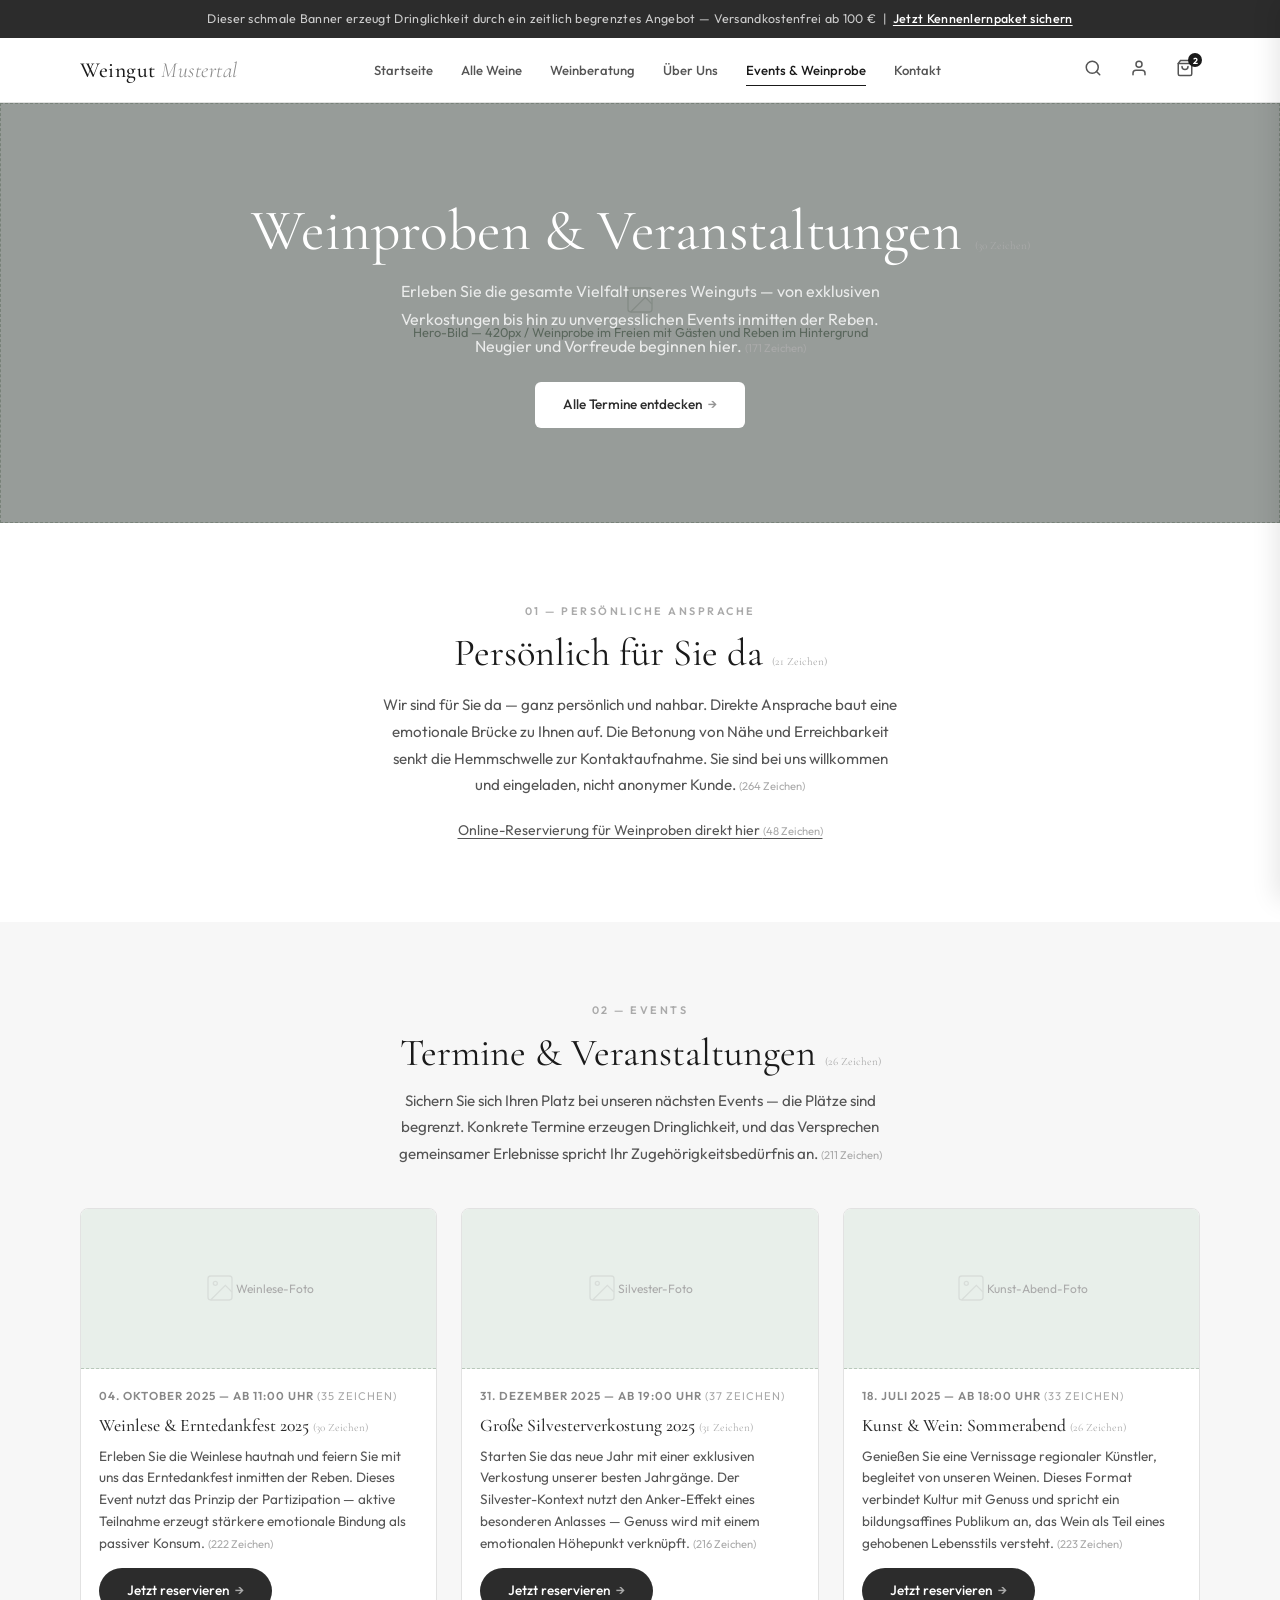
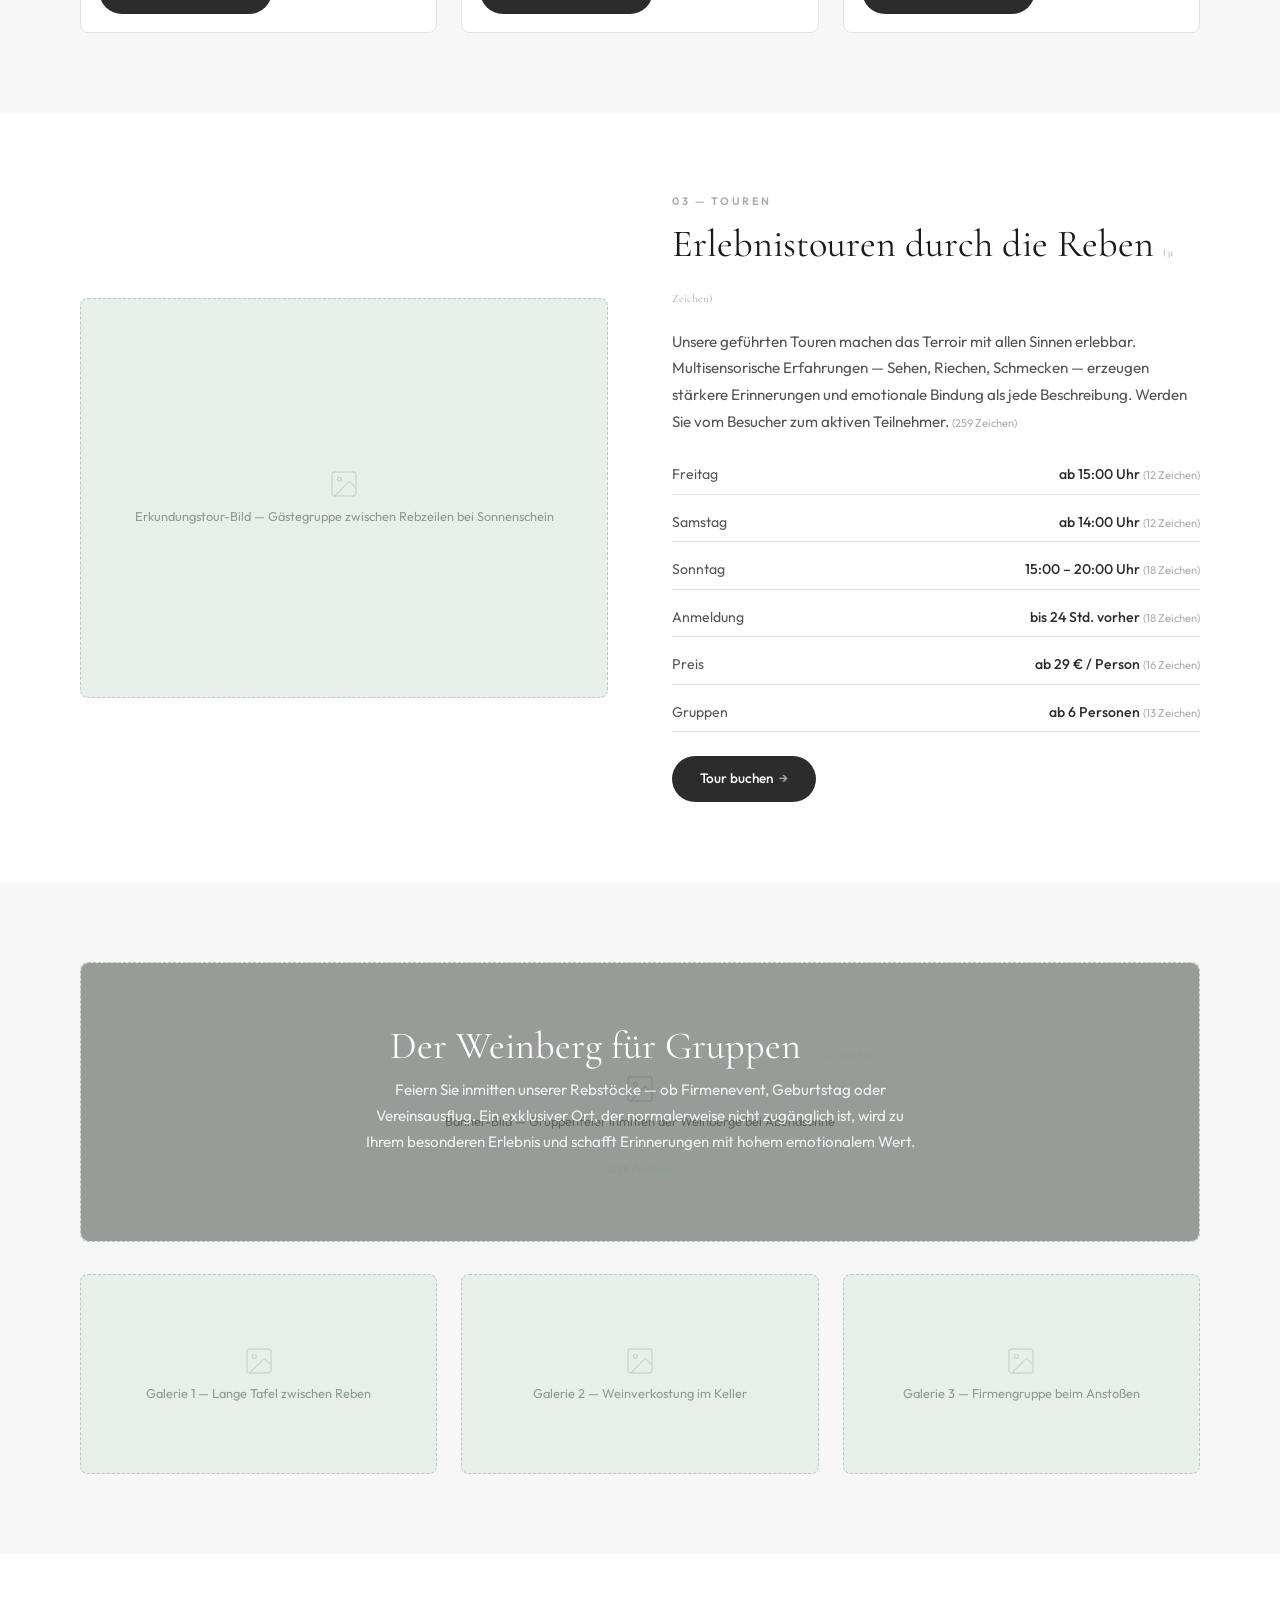
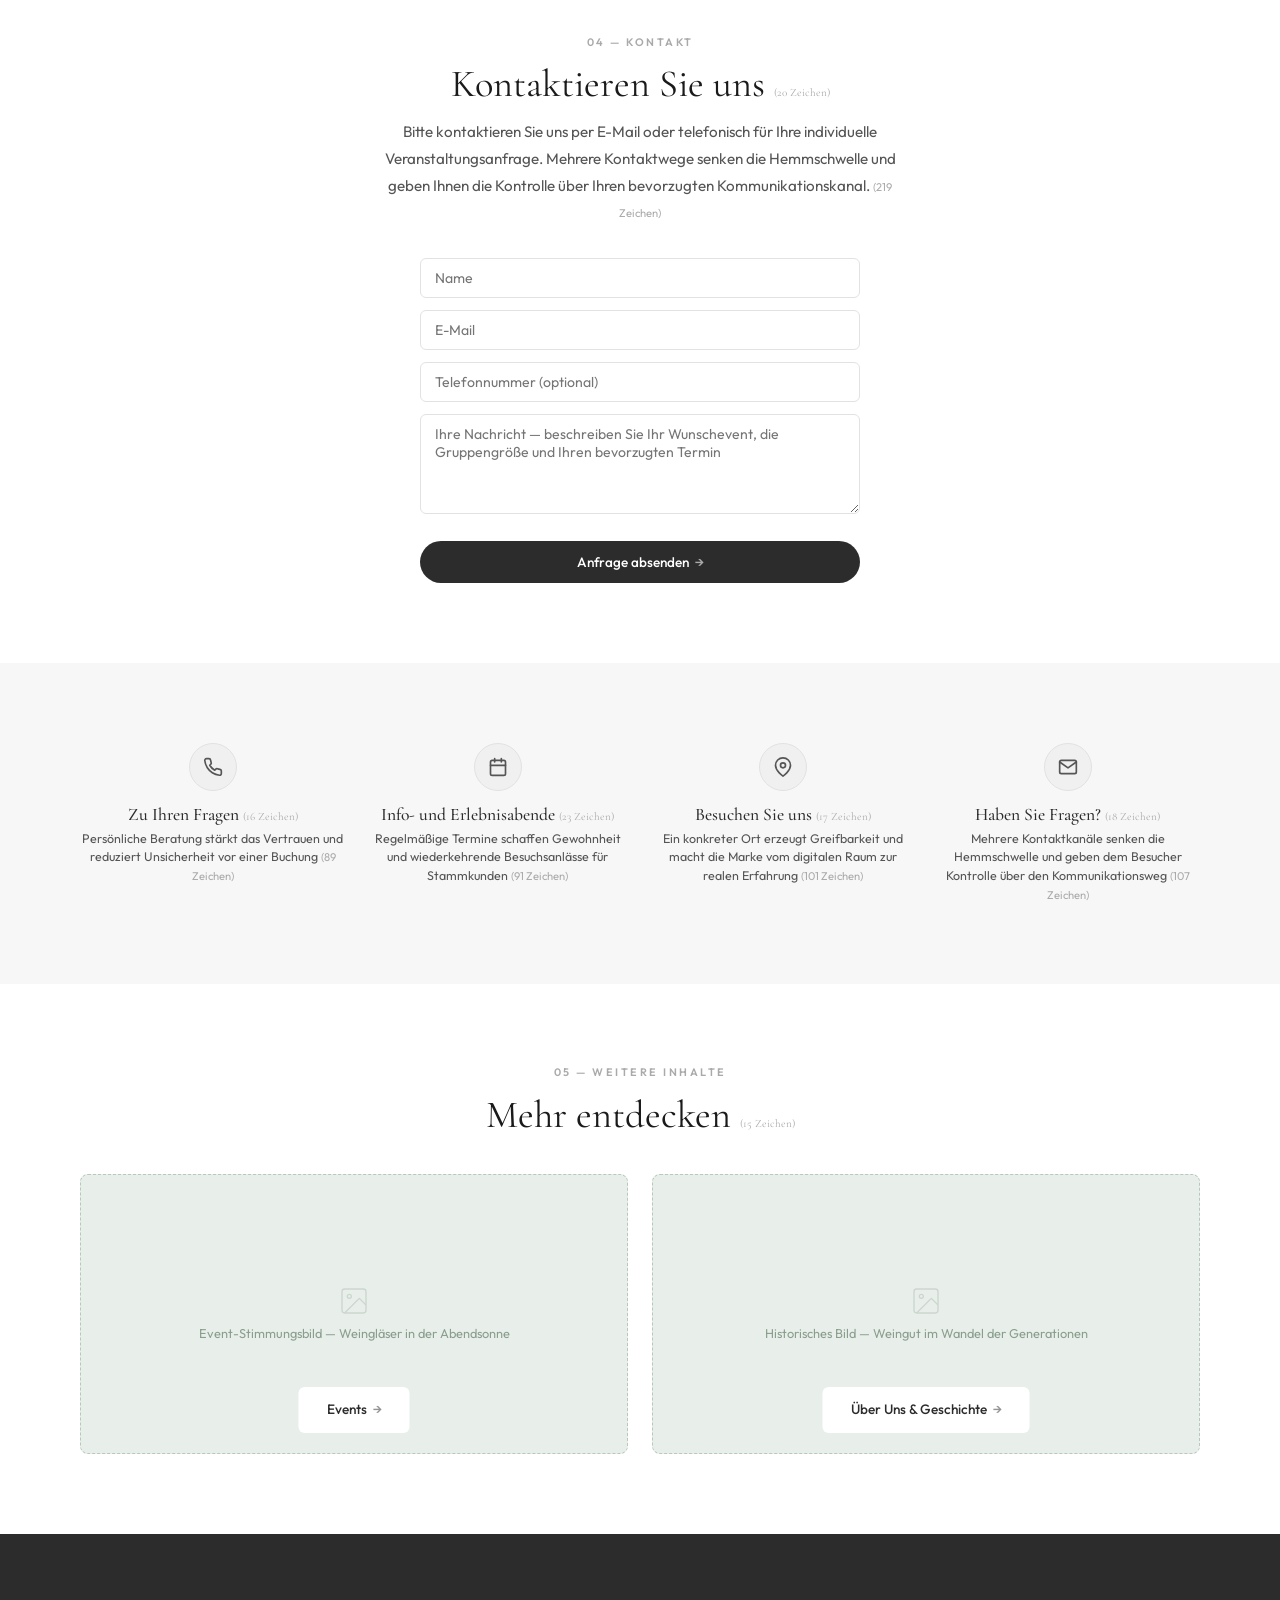
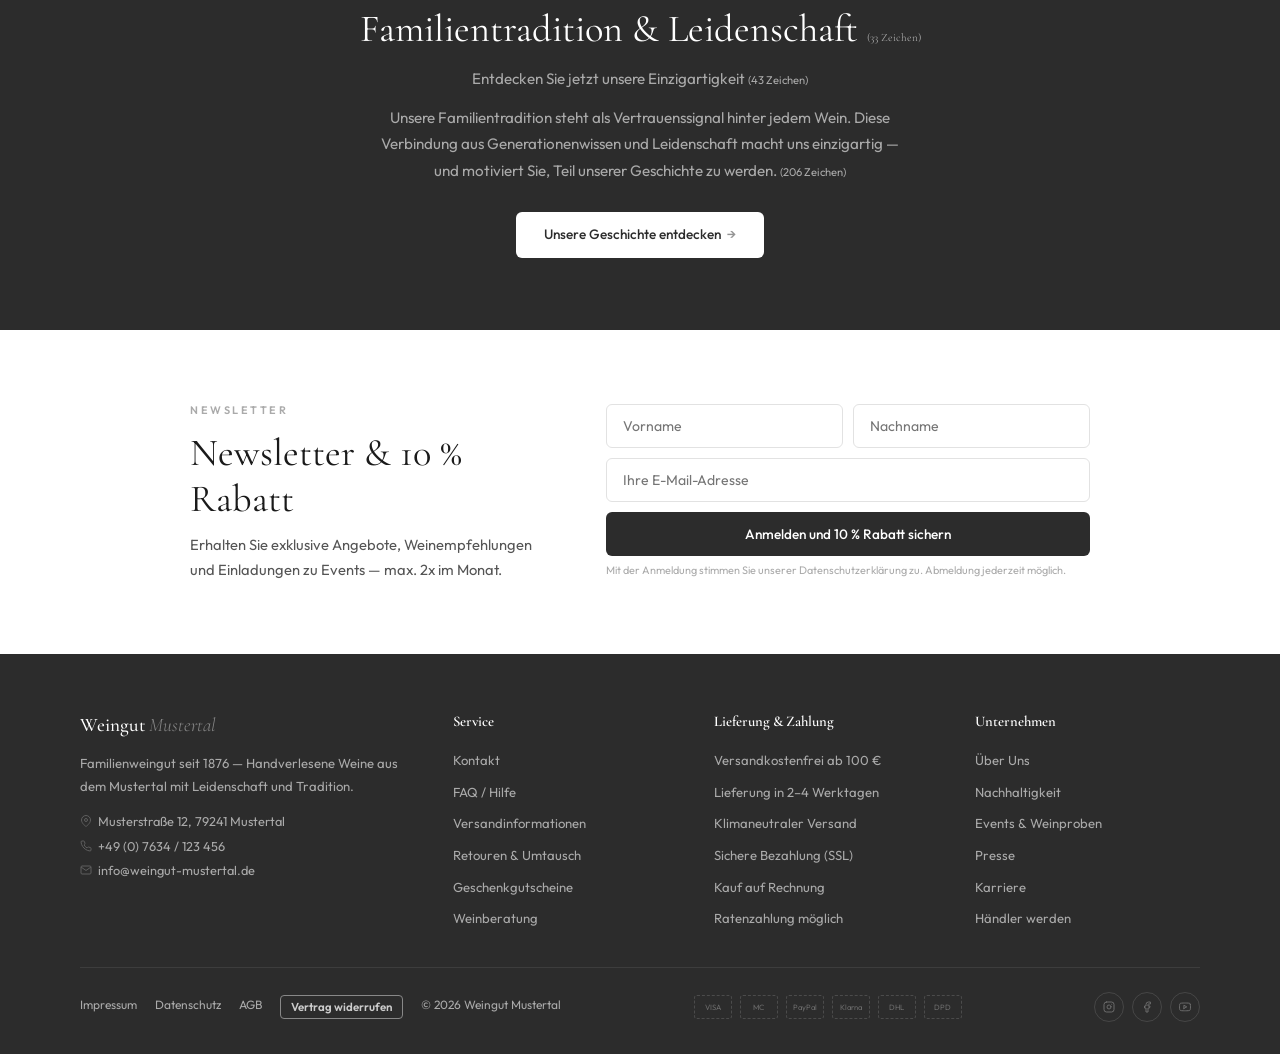
==== commit 3f510ef6: "Mobile-Optimierung, Versandkosten-Bar und Kategorien-Update - Responsive Design mit 4 Breakpoints (1" ====
--- a/events.html
+++ b/events.html
@@ -13,7 +13,7 @@
      1. ANNOUNCEMENT BAR
      ============================================================ -->
 <div class="announcement">
-  Dieser schmale Banner erzeugt Dringlichkeit durch ein zeitlich begrenztes Angebot — Versandkostenfrei ab 69 € &nbsp;|&nbsp; <a href="#">Jetzt Kennenlernpaket sichern</a>
+  Dieser schmale Banner erzeugt Dringlichkeit durch ein zeitlich begrenztes Angebot — Versandkostenfrei ab 100 € &nbsp;|&nbsp; <a href="#">Jetzt Kennenlernpaket sichern</a>
 </div>
 
 <!-- ============================================================
@@ -25,7 +25,7 @@
     <ul class="header__nav">
       <li><a href="index.html">Startseite</a></li>
       <li>
-        <a href="kategorie.html">Weine</a>
+        <a href="weine.html">Alle Weine</a>
         <!-- Mega Menu -->
         <div class="mega">
           <div class="mega__grid mega__grid--wide">
@@ -37,7 +37,8 @@
                 <li><a href="kategorie.html">Rosé</a></li>
                 <li><a href="kategorie.html">Sekt & Secco</a></li>
                 <li><a href="kategorie.html">Spirituosen</a></li>
-                <li><a href="kategorie.html">Alle Weine</a></li>
+                <li><a href="kategorie.html">Alkoholfrei</a></li>
+                <li><a href="weine.html">Alle Weine</a></li>
               </ul>
             </div>
             <div class="mega__col">
@@ -82,11 +83,14 @@
           </div>
         </div>
       </li>
-      <li><a href="ueber-uns.html">Weingut</a></li>
+      <li><a href="weinberatung.html">Weinberatung</a></li>
       <li><a href="ueber-uns.html">Über Uns</a></li>
-      <li class="active"><a href="events.html">Events</a></li>
+      <li class="active"><a href="events.html">Events &amp; Weinprobe</a></li>
       <li><a href="kontakt.html">Kontakt</a></li>
     </ul>
+    <button class="header__burger" aria-label="Menü" onclick="toggleMobileNav()">
+      <span></span><span></span><span></span>
+    </button>
     <div class="header__icons">
       <!-- Search -->
       <button aria-label="Suche">
@@ -104,6 +108,17 @@
     </div>
   </div>
 </header>
+
+<nav class="mobile-nav" id="mobile-nav">
+  <div class="mobile-nav__links">
+    <a href="index.html">Startseite</a>
+    <a href="weine.html">Alle Weine</a>
+    <a href="weinberatung.html">Weinberatung</a>
+    <a href="ueber-uns.html">Über Uns</a>
+    <a href="events.html" class="active">Events &amp; Weinprobe</a>
+    <a href="kontakt.html">Kontakt</a>
+  </div>
+</nav>
 
 <!-- ============================================================
      3. HERO BANNER
@@ -532,7 +547,7 @@
           <li><a href="#">Versandinformationen</a></li>
           <li><a href="#">Retouren & Umtausch</a></li>
           <li><a href="#">Geschenkgutscheine</a></li>
-          <li><a href="#">Weinberatung</a></li>
+          <li><a href="weinberatung.html">Weinberatung</a></li>
         </ul>
       </div>
 
@@ -540,7 +555,7 @@
       <div class="footer__col">
         <h4>Lieferung & Zahlung</h4>
         <ul>
-          <li><a href="#">Versandkostenfrei ab 69 €</a></li>
+          <li><a href="#">Versandkostenfrei ab 100 €</a></li>
           <li><a href="#">Lieferung in 2–4 Werktagen</a></li>
           <li><a href="#">Klimaneutraler Versand</a></li>
           <li><a href="#">Sichere Bezahlung (SSL)</a></li>
@@ -657,24 +672,30 @@
         <div class="cart-drawer__upsell-card">
           <div class="cart-drawer__upsell-card-img">Bild</div>
           <div class="cart-drawer__upsell-card-name">Chardonnay Réserve 2022</div>
-          <div class="cart-drawer__upsell-card-price">18,90 &euro;</div>
+          <div class="cart-drawer__upsell-card-price">18,90 &euro; <span style="font-weight:400;color:var(--gray-400);font-size:0.6rem;">(25,20 &euro;/l)</span></div>
           <div class="cart-drawer__upsell-card-btn">+ Hinzufügen</div>
         </div>
         <div class="cart-drawer__upsell-card">
           <div class="cart-drawer__upsell-card-img">Bild</div>
           <div class="cart-drawer__upsell-card-name">Kennenlernpaket</div>
-          <div class="cart-drawer__upsell-card-price">49,90 &euro;</div>
+          <div class="cart-drawer__upsell-card-price">49,90 &euro; <span style="font-weight:400;color:var(--gray-400);font-size:0.6rem;">(11,09 &euro;/l)</span></div>
           <div class="cart-drawer__upsell-card-btn">+ Hinzufügen</div>
         </div>
       </div>
     </div>
   </div>
   <div class="cart-drawer__footer">
+    <div class="shipping-bar">
+      <div class="shipping-bar__text">Noch <strong>63,30 &euro;</strong> bis Versandkostenfrei</div>
+      <div class="shipping-bar__track">
+        <div class="shipping-bar__fill" style="width:37%"></div>
+      </div>
+    </div>
     <div class="cart-drawer__subtotal">
       <span class="cart-drawer__subtotal-label">Zwischensumme</span>
       <span class="cart-drawer__subtotal-value">36,70 &euro;</span>
     </div>
-    <div class="cart-drawer__shipping">Versandkostenfrei ab 69 &euro; &middot; inkl. MwSt.</div>
+    <div class="cart-drawer__shipping">Versandkostenfrei ab 100 &euro; &middot; inkl. MwSt.</div>
     <button class="cart-drawer__checkout">Zur Kasse</button>
     <button class="cart-drawer__continue" onclick="closeCartDrawer()">Weiter einkaufen</button>
   </div>
@@ -685,5 +706,13 @@
 document.addEventListener('keydown',function(e){if(e.key==='Escape')closeCartDrawer();});
 </script>
 
+<script>
+function toggleMobileNav(){
+  document.getElementById('mobile-nav').classList.toggle('open');
+  document.querySelector('.header__burger').classList.toggle('active');
+  document.body.style.overflow=document.getElementById('mobile-nav').classList.contains('open')?'hidden':'';
+}
+</script>
+
 </body>
 </html>
--- a/styles.css
+++ b/styles.css
@@ -31,7 +31,7 @@
 
 /* Reset */
 *,*::before,*::after{box-sizing:border-box;margin:0;padding:0}
-html{scroll-behavior:smooth;font-size:16px;-webkit-font-smoothing:antialiased}
+html{scroll-behavior:smooth;font-size:16px;-webkit-font-smoothing:antialiased;overflow-x:hidden}
 body{font-family:var(--font-body);color:var(--gray-900);background:var(--white);line-height:1.6;overflow-x:hidden}
 img{max-width:100%;display:block}
 a{color:inherit;text-decoration:none}
@@ -91,11 +91,11 @@
   font-family:var(--font-body);font-size:0.85rem;font-weight:500;
   border:none;border-radius:6px;transition:all var(--ease);text-decoration:none;
 }
-.btn--dark{padding:12px 28px;background:var(--gray-900);color:var(--white)}
+.btn--dark{padding:12px 28px;background:var(--gray-900);color:var(--white);border-radius:999px}
 .btn--dark::after{content:'→';opacity:0.6;transition:transform var(--ease)}
 .btn--dark:hover{background:var(--black);transform:translateY(-1px);box-shadow:var(--shadow-md)}
 .btn--dark:hover::after{transform:translateX(3px)}
-.btn--outline{padding:10px 24px;background:transparent;color:var(--gray-900);border:1.5px solid var(--gray-300)}
+.btn--outline{padding:10px 24px;background:transparent;color:var(--gray-900);border:1.5px solid #d0d0d0;border-radius:999px}
 .btn--outline:hover{border-color:var(--gray-900);transform:translateY(-1px)}
 .btn--white{padding:12px 28px;background:var(--white);color:var(--gray-900)}
 .btn--white::after{content:'→';opacity:0.5}
@@ -208,6 +208,7 @@
 .pcard__title{font-family:var(--font-display);font-size:0.95rem;font-weight:500;margin-bottom:2px}
 .pcard__price{font-size:0.85rem;font-weight:600;color:var(--gray-900)}
 .pcard__price .old{text-decoration:line-through;color:var(--gray-400);font-weight:400;margin-left:6px;font-size:0.78rem}
+.pcard__liter{font-weight:400;color:var(--gray-400);font-size:0.72rem;margin-left:2px}
 
 /* ============================================================
    TESTIMONIALS
@@ -436,6 +437,108 @@
   display:flex;align-items:center;gap:8px;
 }
 
+/* ============================================================
+   PRODUCT CARD — Cart Controls (Category Page) — Eurus Style
+   ============================================================ */
+.pcard__link{display:block;text-decoration:none;color:inherit}
+.pcard__legal{padding:0 14px;font-size:0.68rem;color:var(--gray-400);line-height:1.4;margin-top:-4px;margin-bottom:6px}
+.pcard__legal a{color:var(--gray-400);text-decoration:underline;text-underline-offset:2px}
+.pcard__legal a:hover{color:var(--gray-700)}
+.pcard__cart{padding:0 14px 14px;display:flex;align-items:center;gap:8px}
+.pcard__qty{display:flex;align-items:center;gap:0;flex-shrink:0}
+.pcard__qty button{
+  width:30px;height:30px;border:1px solid #d0d0d0;background:transparent;
+  display:flex;align-items:center;justify-content:center;font-size:0.9rem;
+  color:var(--gray-700);cursor:pointer;transition:all var(--ease);
+}
+.pcard__qty button:first-child{border-radius:999px 0 0 999px}
+.pcard__qty button:last-child{border-radius:0 999px 999px 0}
+.pcard__qty button:hover{background:var(--gray-100);border-color:var(--gray-900)}
+.pcard__qty input{
+  width:36px;height:30px;border:1px solid #d0d0d0;border-left:none;border-right:none;
+  text-align:center;font-family:var(--font-body);font-size:0.8rem;font-weight:500;
+  background:transparent;color:var(--gray-900);-moz-appearance:textfield;
+}
+.pcard__qty input::-webkit-outer-spin-button,
+.pcard__qty input::-webkit-inner-spin-button{-webkit-appearance:none;margin:0}
+.pcard__add-btn{
+  flex:1;padding:8px 12px;background:transparent;color:var(--gray-900);
+  border:1px solid #d0d0d0;border-radius:999px;font-family:var(--font-body);font-size:0.75rem;
+  font-weight:500;cursor:pointer;transition:all var(--ease);white-space:nowrap;
+}
+.pcard__add-btn:hover{background:var(--gray-900);color:var(--white);border-color:var(--gray-900)}
+
+/* ============================================================
+   PRODUCT DETAIL — Quantity Selector & Cart — Eurus Style
+   ============================================================ */
+.pd__cart-row{display:flex;gap:12px;align-items:stretch;margin-bottom:12px}
+.pd__qty{display:flex;align-items:center;gap:0;flex-shrink:0}
+.pd__qty button{
+  width:44px;height:48px;border:1px solid #d0d0d0;background:transparent;
+  display:flex;align-items:center;justify-content:center;font-size:1.1rem;
+  color:var(--gray-700);cursor:pointer;transition:all var(--ease);
+}
+.pd__qty button:first-child{border-radius:999px 0 0 999px}
+.pd__qty button:last-child{border-radius:0 999px 999px 0}
+.pd__qty button:hover{background:var(--gray-100);border-color:var(--gray-900)}
+.pd__qty input{
+  width:52px;height:48px;border:1px solid #d0d0d0;border-left:none;border-right:none;
+  text-align:center;font-family:var(--font-body);font-size:0.95rem;font-weight:500;
+  background:transparent;color:var(--gray-900);-moz-appearance:textfield;
+}
+.pd__qty input::-webkit-outer-spin-button,
+.pd__qty input::-webkit-inner-spin-button{-webkit-appearance:none;margin:0}
+.pd__add-btn{
+  flex:1;padding:14px 28px;background:transparent;color:var(--gray-900);
+  border:1px solid #d0d0d0;border-radius:999px;font-family:var(--font-body);
+  font-size:0.88rem;font-weight:500;cursor:pointer;transition:all var(--ease);
+}
+.pd__add-btn:hover{background:var(--gray-900);color:var(--white);border-color:var(--gray-900)}
+.pd__legal{font-size:0.72rem;color:var(--gray-400);margin-bottom:14px;line-height:1.5}
+.pd__legal a{color:var(--gray-400);text-decoration:underline;text-underline-offset:2px}
+.pd__legal a:hover{color:var(--gray-700)}
+
+/* ============================================================
+   FREE SHIPPING PROGRESS BAR
+   ============================================================ */
+.shipping-bar{padding:0 0 14px}
+.shipping-bar__text{font-size:0.75rem;color:var(--gray-700);margin-bottom:6px;text-align:center}
+.shipping-bar__text strong{color:#2E7D32;font-weight:600}
+.shipping-bar__track{width:100%;height:6px;background:var(--gray-200);border-radius:999px;overflow:hidden}
+.shipping-bar__fill{height:100%;background:linear-gradient(90deg,#66BB6A,#2E7D32);border-radius:999px;transition:width 0.4s ease}
+.shipping-bar--complete .shipping-bar__text{color:#2E7D32}
+.shipping-bar--complete .shipping-bar__fill{background:#2E7D32}
+
+/* ============================================================
+   MOBILE HAMBURGER & MENU
+   ============================================================ */
+.header__burger{
+  display:none;background:none;border:none;width:36px;height:36px;
+  flex-direction:column;gap:5px;align-items:center;justify-content:center;
+  cursor:pointer;padding:0;position:relative;z-index:1010;
+}
+.header__burger span{
+  display:block;width:20px;height:1.5px;background:var(--gray-900);
+  border-radius:2px;transition:all 0.3s ease;transform-origin:center;
+}
+.header__burger.active span:nth-child(1){transform:rotate(45deg) translate(4.5px,4.5px)}
+.header__burger.active span:nth-child(2){opacity:0}
+.header__burger.active span:nth-child(3){transform:rotate(-45deg) translate(4.5px,-4.5px)}
+
+.mobile-nav{
+  display:none;position:fixed;top:0;left:0;right:0;bottom:0;
+  background:var(--white);z-index:998;padding-top:80px;overflow-y:auto;
+}
+.mobile-nav.open{display:block}
+.mobile-nav__links{padding:20px 24px;display:flex;flex-direction:column}
+.mobile-nav__links a{
+  display:block;padding:16px 0;font-family:var(--font-display);font-size:1.5rem;
+  font-weight:400;color:var(--gray-900);border-bottom:1px solid var(--gray-100);
+  text-decoration:none;transition:color var(--ease);
+}
+.mobile-nav__links a:first-child{border-top:1px solid var(--gray-100)}
+.mobile-nav__links a:hover,.mobile-nav__links a.active{color:var(--black)}
+
 /* Fade-in */
 .fade-in{opacity:0;transform:translateY(24px);transition:opacity 0.7s ease,transform 0.7s ease}
 .fade-in.visible{opacity:1;transform:translateY(0)}
@@ -565,7 +668,7 @@
 .cart-drawer__checkout{
   display:flex;align-items:center;justify-content:center;gap:6px;
   width:100%;padding:13px 28px;background:var(--gray-900);color:var(--white);
-  border:none;border-radius:6px;font-family:var(--font-body);
+  border:none;border-radius:999px;font-family:var(--font-body);
   font-size:0.88rem;font-weight:500;cursor:pointer;transition:all var(--ease);
 }
 .cart-drawer__checkout::after{content:'\2192';opacity:0.6;transition:transform var(--ease)}
@@ -579,13 +682,148 @@
 }
 .cart-drawer__continue:hover{color:var(--gray-900)}
 
-@media(max-width:420px){
-  .cart-drawer{width:100%}
-}
+/* cart drawer full-width handled in 768px breakpoint */
+
+/* ============================================================
+   WEINBERATUNG — Food Strip
+   ============================================================ */
+.fstrip{
+  display:flex;gap:28px;justify-content:center;flex-wrap:wrap;margin-top:0;
+}
+.fstrip__item{
+  display:flex;flex-direction:column;align-items:center;gap:10px;
+  cursor:pointer;transition:transform var(--ease);text-decoration:none;
+}
+.fstrip__item:hover{transform:translateY(-4px)}
+.fstrip__icon{
+  width:80px;height:80px;border-radius:50%;
+  background:rgba(255,255,255,0.06);border:1.5px dashed rgba(255,255,255,0.25);
+  display:flex;align-items:center;justify-content:center;
+  color:rgba(255,255,255,0.6);font-size:0.65rem;text-align:center;
+  transition:all var(--ease);padding:6px;
+}
+.fstrip__item:hover .fstrip__icon{
+  border-color:rgba(255,255,255,0.8);background:rgba(255,255,255,0.12);
+}
+.fstrip__icon svg{width:28px;height:28px;opacity:0.5;stroke:rgba(255,255,255,0.7)}
+.fstrip__label{
+  font-family:var(--font-body);font-size:0.75rem;font-weight:500;
+  color:var(--gray-400);text-align:center;letter-spacing:0.3px;
+  transition:color var(--ease);
+}
+.fstrip__item:hover .fstrip__label{color:var(--white)}
+
+/* ============================================================
+   WEINBERATUNG — Food Cards (Wein zum Essen)
+   ============================================================ */
+.fcard-grid{
+  display:grid;grid-template-columns:3fr 2fr;gap:16px;
+}
+.fcard-grid--3{grid-template-columns:repeat(3,1fr)}
+.fcard{
+  position:relative;overflow:hidden;border-radius:var(--r);
+  display:block;text-decoration:none;transition:transform var(--ease),box-shadow var(--ease);
+}
+.fcard:hover{transform:translateY(-2px);box-shadow:var(--shadow-md)}
+.fcard__img{
+  width:100%;height:300px;border-radius:var(--r);
+  transition:transform 0.4s ease;
+  display:flex;align-items:center;justify-content:center;flex-direction:column;gap:8px;
+}
+.fcard__img.ph-img{background:#C5CFC7;border-color:#A3B3A6 !important}
+.fcard-grid--3 .fcard__img{height:220px}
+.fcard:hover .fcard__img{transform:scale(1.02)}
+.fcard__overlay{
+  position:absolute;inset:0;
+  background:linear-gradient(to top,rgba(0,0,0,0.65) 0%,rgba(0,0,0,0.15) 50%,transparent 100%);
+  border-radius:var(--r);display:flex;flex-direction:column;
+  justify-content:flex-end;align-items:flex-start;padding:24px;gap:12px;
+}
+.fcard__category{
+  font-family:var(--font-display);font-size:clamp(1.3rem,2.2vw,1.8rem);
+  font-weight:500;color:var(--white);text-transform:uppercase;
+  letter-spacing:2px;line-height:1.1;
+}
+.fcard__cta{
+  font-size:0.78rem;padding:8px 20px;
+  opacity:0;transform:translateY(6px);
+  transition:opacity 0.25s ease,transform 0.25s ease;
+}
+.fcard:hover .fcard__cta{opacity:1;transform:translateY(0)}
+
+/* ============================================================
+   WEINBERATUNG — Moment Pill Strip
+   ============================================================ */
+.mstrip{
+  display:flex;gap:10px;justify-content:center;flex-wrap:wrap;
+}
+.mstrip__pill{
+  display:inline-flex;align-items:center;padding:8px 20px;
+  border-radius:999px;border:1.5px solid var(--gray-300);
+  font-family:var(--font-body);font-size:0.82rem;font-weight:500;
+  color:var(--gray-700);text-decoration:none;transition:all var(--ease);
+  background:var(--white);
+}
+.mstrip__pill:hover,
+.mstrip__pill--active{
+  border-color:var(--gray-900);background:var(--gray-900);color:var(--white);
+}
+
+/* ============================================================
+   WEINBERATUNG — Moment Cards (Weinmomente)
+   ============================================================ */
+.mcard-grid{
+  display:grid;grid-template-columns:3fr 2fr;gap:16px;
+}
+.mcard{
+  position:relative;overflow:hidden;border-radius:var(--r);
+  display:block;text-decoration:none;
+  transition:transform var(--ease),box-shadow var(--ease);
+}
+.mcard:hover{transform:translateY(-3px);box-shadow:var(--shadow-lg)}
+.mcard__img{
+  width:100%;border-radius:var(--r);transition:transform 0.5s ease;
+  display:flex;align-items:center;justify-content:center;flex-direction:column;gap:8px;
+  height:400px;
+}
+.mcard__img.ph-img{background:#C5CFC7;border-color:#A3B3A6 !important}
+.mcard:hover .mcard__img{transform:scale(1.03)}
+.mcard__overlay{
+  position:absolute;inset:0;
+  background:linear-gradient(to top,rgba(0,0,0,0.72) 0%,rgba(0,0,0,0.2) 45%,transparent 75%);
+  border-radius:var(--r);display:flex;flex-direction:column;
+  justify-content:flex-end;padding:28px;gap:10px;
+}
+.mcard__title{
+  font-family:var(--font-display);font-size:clamp(1.5rem,2.5vw,2.2rem);
+  font-weight:500;color:var(--white);text-transform:uppercase;
+  letter-spacing:2.5px;line-height:1.1;
+}
+.mcard__text{
+  font-size:0.88rem;color:rgba(255,255,255,0.75);
+  line-height:1.6;max-width:320px;margin:0;
+}
+.mcard__cta{
+  font-size:0.78rem;padding:8px 20px;
+  opacity:0;transform:translateY(6px);
+  transition:opacity 0.25s ease,transform 0.25s ease;
+  align-self:flex-start;
+}
+.mcard:hover .mcard__cta{opacity:1;transform:translateY(0)}
 
 /* ============================================================
    RESPONSIVE
    ============================================================ */
+
+/* Extra large screens (30"+) */
+@media(min-width:1600px){
+  .container{max-width:1400px}
+  .section{padding:100px 0}
+  .grid-2{gap:80px}
+  .footer__grid{gap:48px}
+}
+
+/* Desktop (1024px) */
 @media(max-width:1024px){
   .container{padding:0 24px}
   .grid-2,.pd{grid-template-columns:1fr;gap:36px}
@@ -595,16 +833,70 @@
   .srow{grid-template-columns:1fr 1fr}
   .footer__bar{flex-direction:column;text-align:center}
   .kp__grid{grid-template-columns:1fr}
-}
+  .fcard-grid{grid-template-columns:1fr 1fr}
+  .mcard-grid{grid-template-columns:1fr 1fr}
+  .section{padding:60px 0}
+  .cats{gap:20px}
+  .cats__circle{width:84px;height:84px}
+}
+
+/* Tablet & Mobile (768px) */
 @media(max-width:768px){
   .header__inner{height:56px;padding:0 16px}
   .header__nav{display:none}
+  .header__burger{display:flex}
+  .section{padding:40px 0}
+  .announcement{font-size:0.72rem;padding:8px 16px}
   .grid-3,.grid-4{grid-template-columns:1fr 1fr}
-  .cats{gap:16px}
-  .cats__circle{width:76px;height:76px}
+  .cats{
+    gap:16px;flex-wrap:nowrap;overflow-x:auto;
+    -webkit-overflow-scrolling:touch;justify-content:flex-start;
+    padding-bottom:8px;scrollbar-width:none;
+  }
+  .cats::-webkit-scrollbar{display:none}
+  .cats__item{flex-shrink:0}
+  .cats__circle{width:72px;height:72px;font-size:0.6rem}
+  .cats__name{font-size:0.82rem}
   .nl__form-row{grid-template-columns:1fr !important}
   .footer__grid{grid-template-columns:1fr}
-  .footer__bottom{flex-direction:column;align-items:flex-start}
+  .footer__bottom{flex-direction:column;align-items:center;text-align:center;gap:16px}
+  .footer__bottom-left{flex-wrap:wrap;justify-content:center}
   .wf-cta__btns{flex-direction:column}
   .srow{grid-template-columns:1fr}
-}
+  .fcard-grid,.fcard-grid--3,.mcard-grid{grid-template-columns:1fr}
+  .fcard__img{height:200px}
+  .fstrip{gap:16px}
+  .fstrip__icon{width:64px;height:64px}
+  .mcard__img{height:280px}
+  .cart-drawer{width:100%}
+  .gcard{padding:28px 20px}
+  .trust__inner{gap:16px}
+  .grid-2{gap:28px}
+}
+
+/* Small mobile (480px) */
+@media(max-width:480px){
+  .container{padding:0 16px}
+  .header__inner{padding:0 12px}
+  h1{font-size:1.6rem}
+  h2{font-size:1.35rem}
+  .grid-3,.grid-4{grid-template-columns:1fr;gap:16px}
+  .trust__inner{
+    flex-wrap:nowrap;overflow-x:auto;
+    -webkit-overflow-scrolling:touch;justify-content:flex-start;
+    padding-bottom:8px;scrollbar-width:none;
+  }
+  .trust__inner::-webkit-scrollbar{display:none}
+  .pcard__cart{flex-direction:column}
+  .pcard__add-btn{width:100%;text-align:center;justify-content:center}
+  .nl{padding:40px 0}
+  .footer{padding:40px 0 24px}
+  .fpay{flex-wrap:wrap;justify-content:center}
+  .section--dark .body-text{font-size:0.85rem}
+  .gcard p{font-size:0.82rem}
+  .tcard{padding:20px}
+  .pd__price{font-size:1.5rem}
+  .pd__cart-row{flex-direction:column}
+  .pd__qty{align-self:flex-start}
+  .pd__add-btn{width:100%;text-align:center}
+}
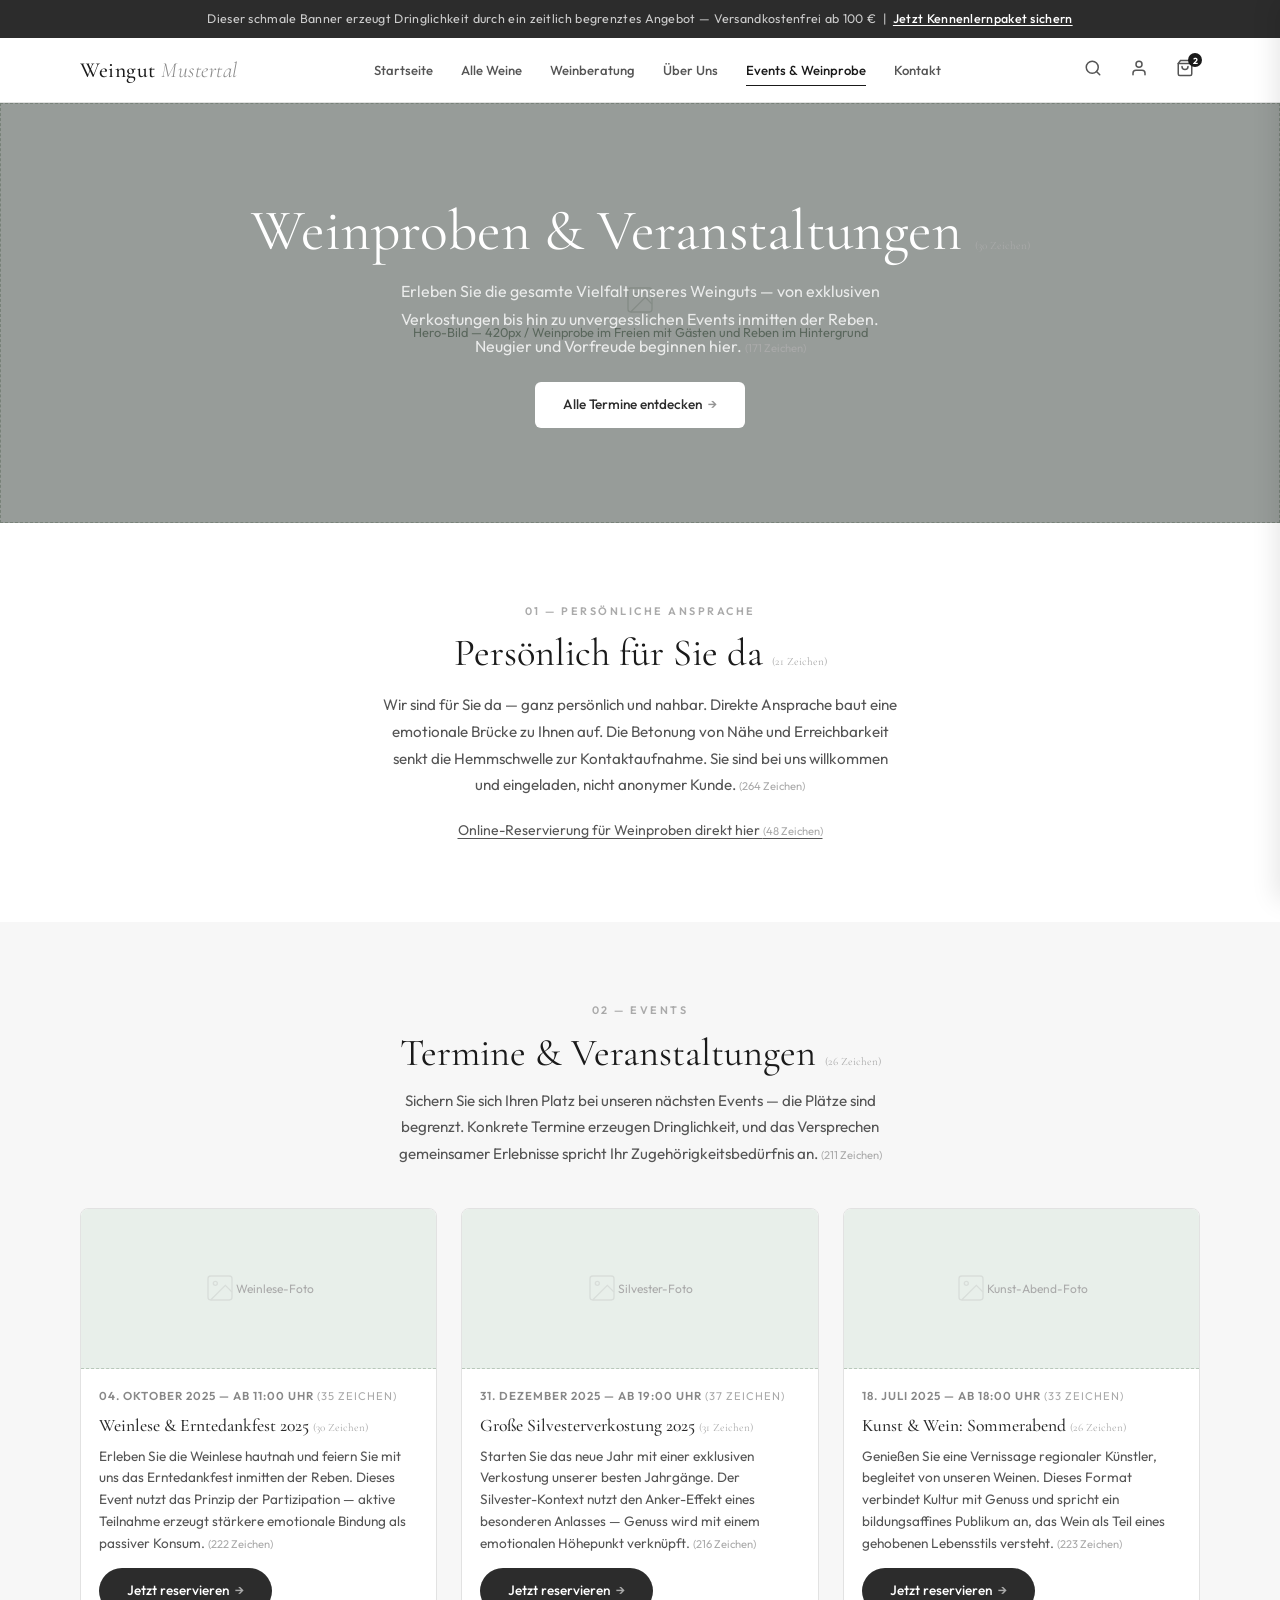
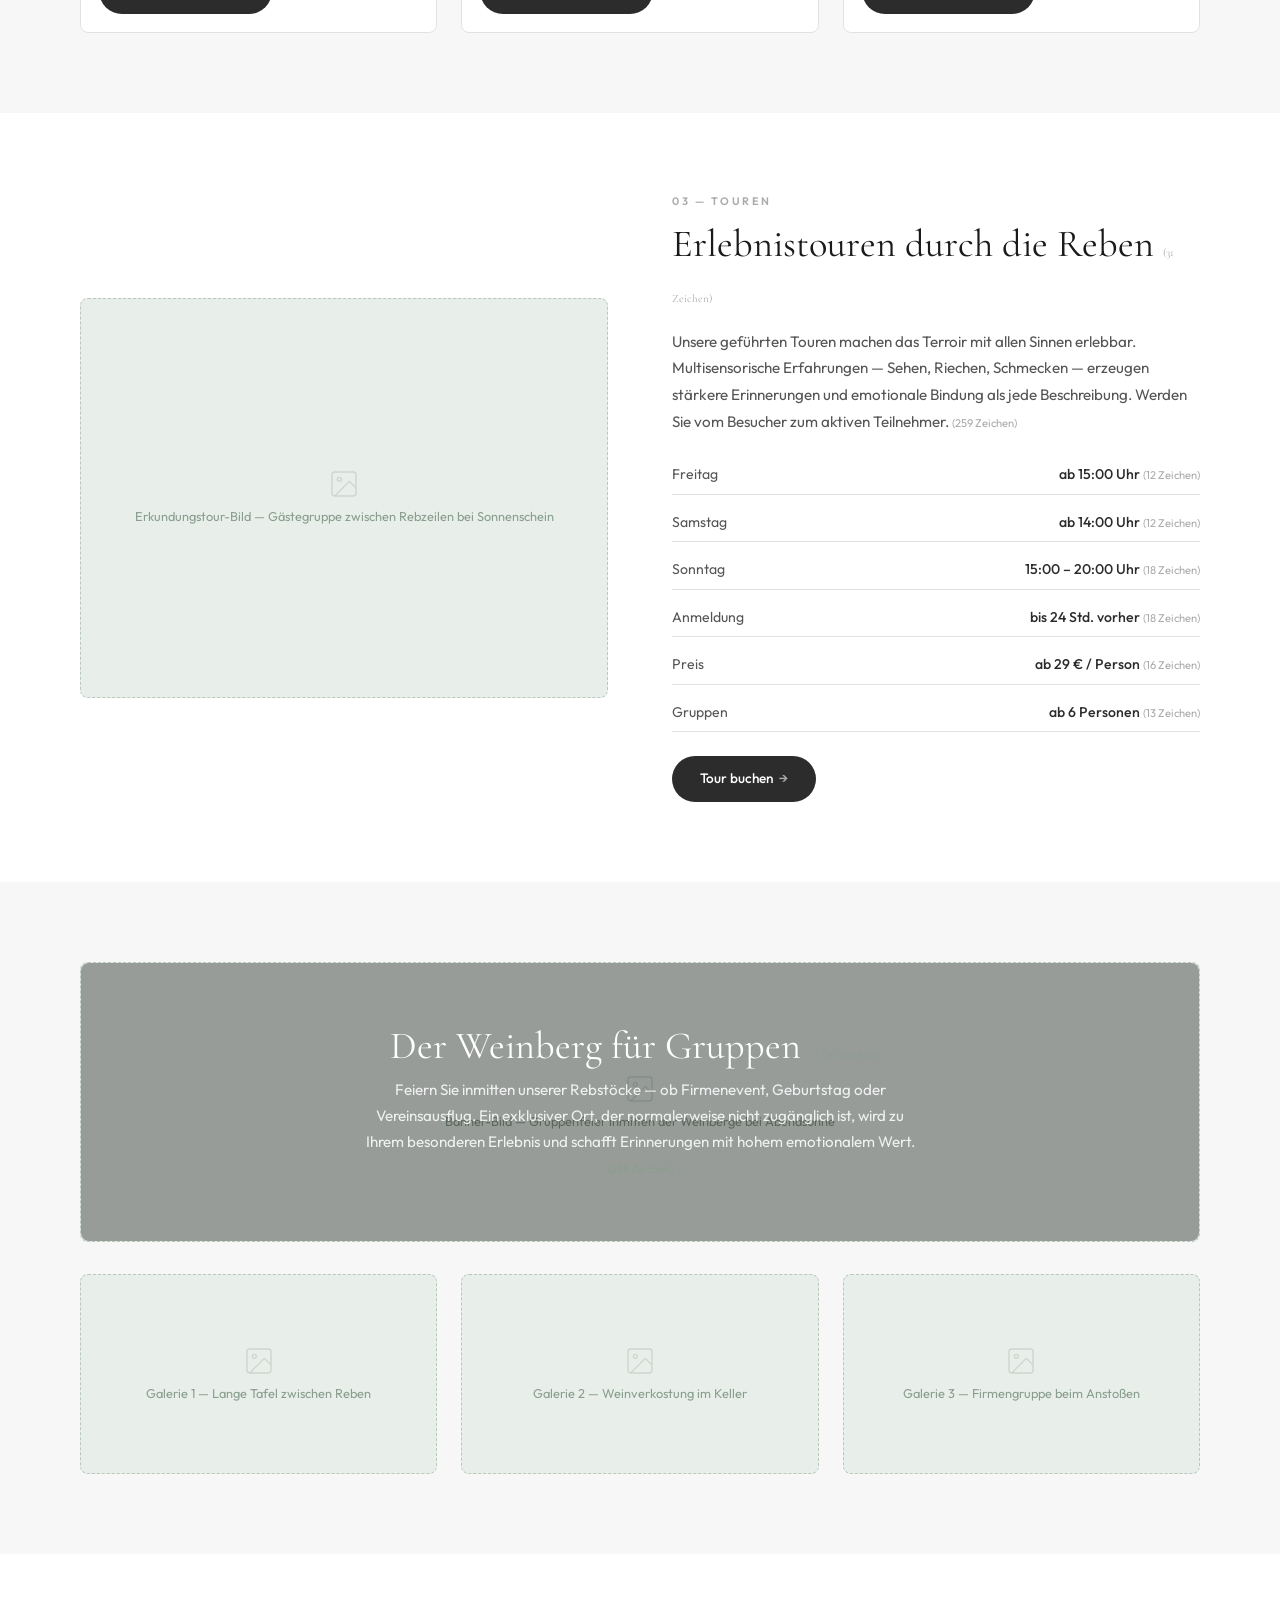
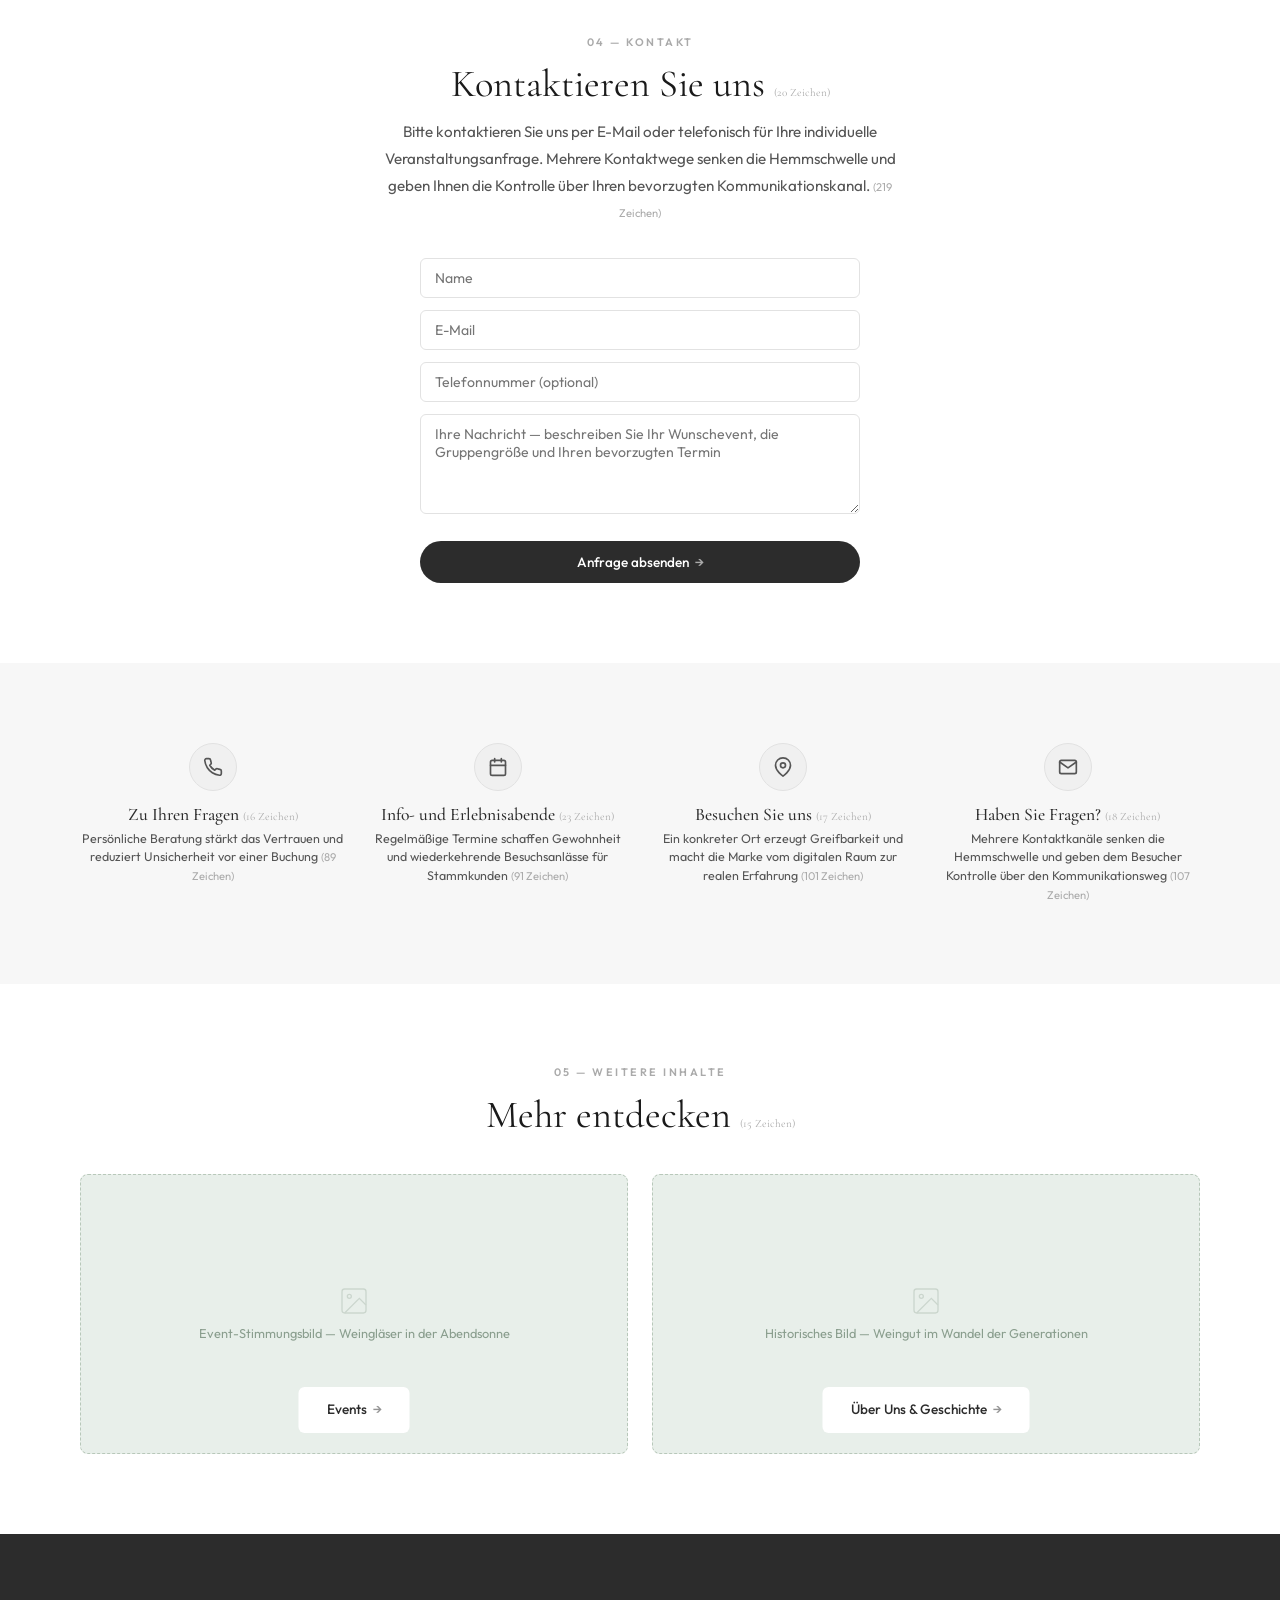
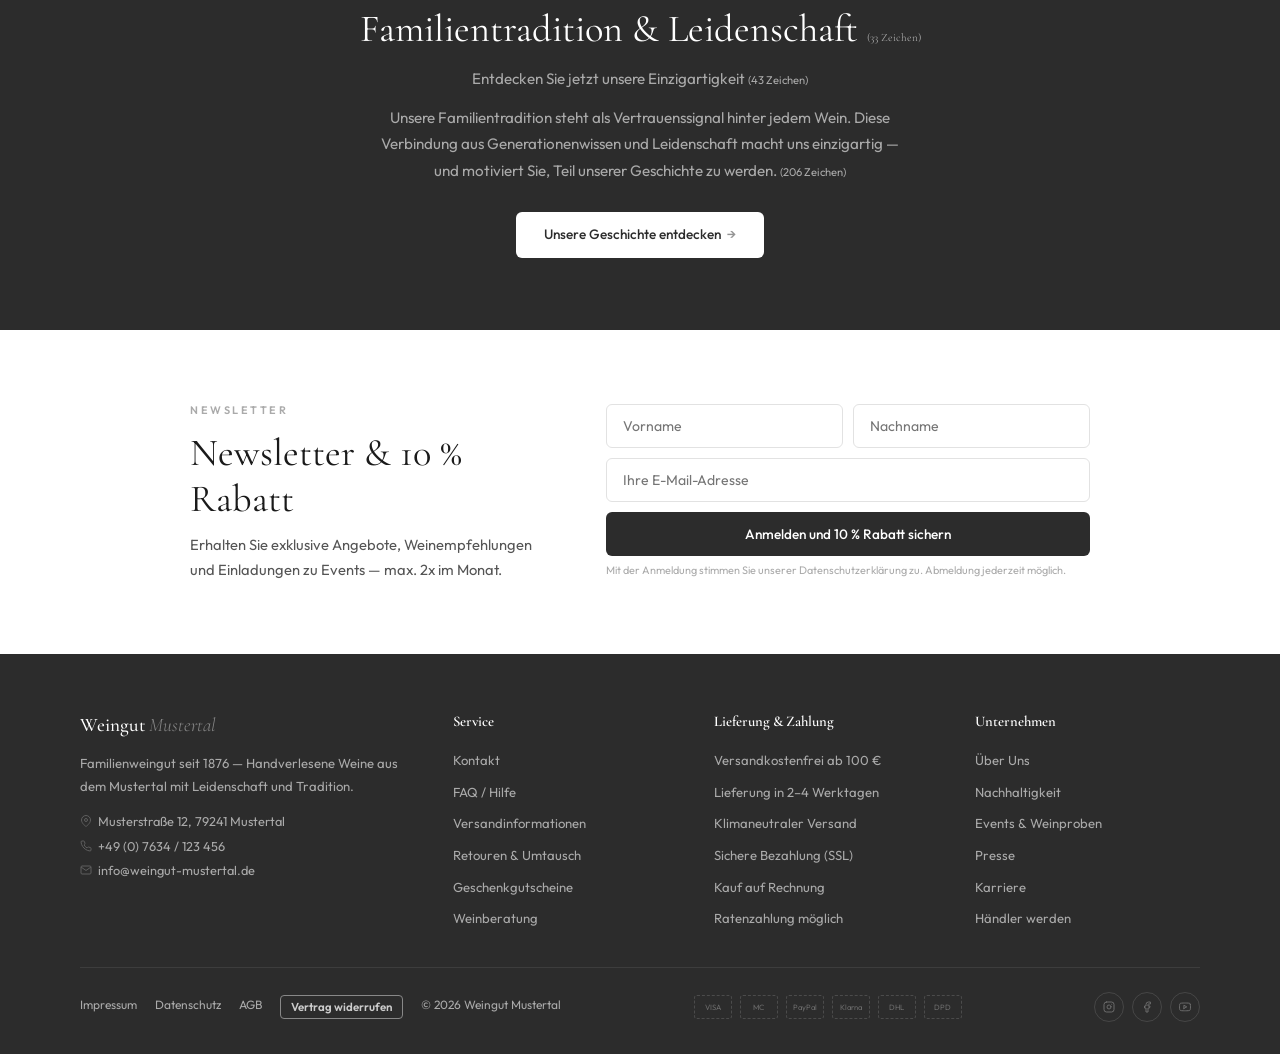
==== commit fa575a19: "Paketseite: Weinpaket-Template mit Bundle Buy Box und Wein-Cards Neue paketseite.html als eigenständ" ====
--- a/events.html
+++ b/events.html
@@ -13,7 +13,7 @@
      1. ANNOUNCEMENT BAR
      ============================================================ -->
 <div class="announcement">
-  Dieser schmale Banner erzeugt Dringlichkeit durch ein zeitlich begrenztes Angebot — Versandkostenfrei ab 100 € &nbsp;|&nbsp; <a href="#">Jetzt Kennenlernpaket sichern</a>
+  Dieser schmale Banner erzeugt Dringlichkeit durch ein zeitlich begrenztes Angebot — Versandkostenfrei ab 100 € &nbsp;|&nbsp; <a href="paketseite.html">Jetzt Kennenlernpaket sichern</a>
 </div>
 
 <!-- ============================================================
@@ -56,7 +56,7 @@
               <ul>
                 <li><a href="kategorie.html">Neuheiten</a></li>
                 <li><a href="kategorie.html">Bestseller</a></li>
-                <li><a href="kategorie.html">Kennenlernpakete</a></li>
+                <li><a href="paketseite.html">Kennenlernpakete</a></li>
                 <li><a href="kategorie.html">Geschenksets</a></li>
                 <li><a href="kategorie.html">Wein im Abo</a></li>
               </ul>
@@ -72,10 +72,12 @@
             </div>
             <div class="mega__col">
               <div class="mega__product">
-                <div class="ph" style="height:90px">
-                  <svg viewBox="0 0 24 24" fill="none" stroke="currentColor" stroke-width="1"><rect x="3" y="3" width="18" height="18" rx="2"/><line x1="3" y1="9" x2="21" y2="9"/></svg>
-                  <span>Paket-Teaser</span>
-                </div>
+                <a href="paketseite.html">
+                  <div class="ph" style="height:90px">
+                    <svg viewBox="0 0 24 24" fill="none" stroke="currentColor" stroke-width="1"><rect x="3" y="3" width="18" height="18" rx="2"/><line x1="3" y1="9" x2="21" y2="9"/></svg>
+                    <span>Paket-Teaser</span>
+                  </div>
+                </a>
                 <div class="mega__product-name">Kennenlernpaket</div>
                 <div class="mega__product-price">49,90 €</div>
               </div>
--- a/styles.css
+++ b/styles.css
@@ -31,8 +31,8 @@
 
 /* Reset */
 *,*::before,*::after{box-sizing:border-box;margin:0;padding:0}
-html{scroll-behavior:smooth;font-size:16px;-webkit-font-smoothing:antialiased;overflow-x:hidden}
-body{font-family:var(--font-body);color:var(--gray-900);background:var(--white);line-height:1.6;overflow-x:hidden}
+html{scroll-behavior:smooth;font-size:16px;-webkit-font-smoothing:antialiased;overflow-x:clip}
+body{font-family:var(--font-body);color:var(--gray-900);background:var(--white);line-height:1.6}
 img{max-width:100%;display:block}
 a{color:inherit;text-decoration:none}
 button{cursor:pointer;font-family:inherit}
@@ -367,7 +367,7 @@
 .srow p{font-size:0.78rem;color:var(--gray-700);line-height:1.5}
 
 /* Product Detail */
-.pd{display:grid;grid-template-columns:1fr 1fr;gap:36px;align-items:start}
+.pd{display:grid;grid-template-columns:1fr 1fr;gap:36px}
 .pd__main-img{height:380px;border-radius:var(--r);margin-bottom:10px}
 .pd__thumbs{display:grid;grid-template-columns:repeat(4,1fr);gap:6px}
 .pd__thumb{height:72px;border-radius:4px;cursor:pointer}
@@ -498,6 +498,72 @@
 .pd__legal a{color:var(--gray-400);text-decoration:underline;text-underline-offset:2px}
 .pd__legal a:hover{color:var(--gray-700)}
 
+/* Sticky Add-to-Cart Bar */
+.sticky-atc{position:fixed;bottom:0;left:0;right:0;z-index:999;background:var(--white);border-top:1px solid var(--gray-200);box-shadow:0 -2px 12px rgba(0,0,0,0.08);padding:12px 0;transform:translateY(100%);transition:transform 0.3s ease}
+.sticky-atc.visible{transform:translateY(0)}
+.sticky-atc__inner{max-width:1200px;margin:0 auto;padding:0 40px;display:flex;align-items:center;justify-content:space-between;gap:20px}
+.sticky-atc__info{display:flex;align-items:center;gap:16px;min-width:0}
+.sticky-atc__title{font-family:var(--font-display);font-size:1.1rem;font-weight:500;color:var(--black);white-space:nowrap;overflow:hidden;text-overflow:ellipsis}
+.sticky-atc__price{font-family:var(--font-display);font-size:1.2rem;font-weight:600;color:var(--black);white-space:nowrap}
+.sticky-atc__actions{display:flex;align-items:center;gap:12px;flex-shrink:0}
+.sticky-atc__qty{display:flex;align-items:center;gap:0}
+.sticky-atc__qty button{width:36px;height:36px;border:1px solid var(--gray-300);background:var(--white);font-size:1rem;display:flex;align-items:center;justify-content:center;cursor:pointer;transition:all var(--ease)}
+.sticky-atc__qty button:first-child{border-radius:999px 0 0 999px}
+.sticky-atc__qty button:last-child{border-radius:0 999px 999px 0}
+.sticky-atc__qty button:hover{background:var(--gray-100);border-color:var(--gray-900)}
+.sticky-atc__qty input{width:40px;height:36px;text-align:center;border:1px solid var(--gray-300);border-left:0;border-right:0;font-size:0.85rem;font-family:var(--font-body);-moz-appearance:textfield}
+.sticky-atc__qty input::-webkit-outer-spin-button,.sticky-atc__qty input::-webkit-inner-spin-button{-webkit-appearance:none;margin:0}
+.sticky-atc__btn{height:36px;padding:0 28px;background:var(--black);color:var(--white);border:none;border-radius:999px;font-size:0.85rem;font-weight:500;cursor:pointer;transition:all var(--ease);white-space:nowrap}
+.sticky-atc__btn:hover{background:var(--gray-900)}
+
+/* ============================================================
+   BUNDLE / PAKET PAGE
+   ============================================================ */
+/* Badge over title */
+.pd__badge{display:inline-block;padding:4px 14px;background:var(--gray-900);color:var(--white);border-radius:999px;font-size:0.72rem;font-weight:500;letter-spacing:0.05em;text-transform:uppercase;margin-bottom:10px}
+
+/* Bundle price block */
+.pd__price--bundle{margin-bottom:8px}
+.pd__price-original{font-size:0.88rem;color:var(--gray-400);text-decoration:line-through;margin-bottom:2px}
+.pd__price-savings{display:inline-block;padding:4px 12px;background:#E8F5E9;color:#2E7D32;border-radius:999px;font-size:0.75rem;font-weight:600;margin-top:4px}
+.pd__omnibus{font-size:0.68rem;color:var(--gray-400);margin-bottom:14px;margin-top:4px}
+
+/* Free shipping badge (replaces shipping bar on bundle pages) */
+.pd__free-shipping{display:flex;align-items:center;gap:8px;padding:10px 16px;background:#E8F5E9;border:1px solid #C8E6C9;border-radius:var(--r);font-size:0.82rem;color:#2E7D32;font-weight:500;margin-bottom:18px}
+
+/* Compact wine list in buy box */
+.pd__bundle-list{margin-bottom:18px;padding:16px;background:var(--gray-50);border:1px solid var(--gray-200);border-radius:var(--r)}
+.pd__bundle-list ul{list-style:none;display:flex;flex-direction:column;gap:4px;font-size:0.85rem;color:var(--gray-700)}
+.pd__bundle-list li::before{content:'•';color:var(--gray-400);margin-right:8px}
+.pd__bundle-list-link{display:inline-block;margin-top:10px;font-size:0.82rem;color:var(--gray-900);font-weight:500;text-decoration:underline;text-underline-offset:3px}
+.pd__bundle-list-link:hover{color:var(--black)}
+
+/* Bundle variant pills */
+.bundle-variants{display:flex;gap:8px;flex-wrap:wrap;justify-content:center}
+.bundle-variants__pill{display:inline-block;padding:8px 18px;border:1.5px solid var(--gray-300);border-radius:999px;font-size:0.82rem;color:var(--gray-700);cursor:pointer;transition:all 0.25s ease;background:var(--white)}
+.bundle-variants__pill:hover{border-color:var(--gray-900);color:var(--black)}
+.bundle-variants__pill--active{background:var(--gray-900);color:var(--white);border-color:var(--gray-900)}
+
+/* Bundle wines grid */
+.bundle-wines-grid{display:grid;grid-template-columns:repeat(3,1fr);gap:20px}
+.bundle-wine-card{background:var(--white);border:1px solid var(--gray-200);border-radius:var(--r);padding:16px;text-align:center;transition:box-shadow var(--ease)}
+.bundle-wine-card:hover{box-shadow:var(--shadow-md)}
+.bundle-wine-card__img{height:120px;border-radius:4px;margin-bottom:12px}
+.bundle-wine-card__qty{display:inline-block;padding:3px 10px;background:var(--gray-100);border-radius:999px;font-size:0.7rem;font-weight:600;color:var(--gray-700);margin-bottom:8px}
+.bundle-wine-card__name{font-family:var(--font-display);font-size:1.05rem;font-weight:500;color:var(--black);margin-bottom:4px}
+.bundle-wine-card__meta{font-size:0.75rem;color:var(--gray-500);margin-bottom:4px}
+.bundle-wine-card__stars{font-size:0.75rem;color:var(--gray-400);margin-bottom:8px}
+.bundle-wine-card__stars span{color:var(--gray-500)}
+.bundle-wine-card__price{font-size:0.82rem;color:var(--gray-700);margin-bottom:10px}
+.bundle-wine-card__price span{color:var(--gray-400);font-size:0.7rem}
+.bundle-wine-card__link{display:inline-block;font-size:0.78rem;color:var(--gray-900);font-weight:500;text-decoration:underline;text-underline-offset:3px}
+.bundle-wine-card__link:hover{color:var(--black)}
+
+/* Catalog Layout (Filter + Product Grid) */
+.catalog-layout{display:flex;gap:32px}
+.catalog-sidebar{width:220px;flex-shrink:0}
+.catalog-grid{flex:1;min-width:0}
+
 /* ============================================================
    FREE SHIPPING PROGRESS BAR
    ============================================================ */
@@ -541,7 +607,7 @@
 
 /* Fade-in */
 .fade-in{opacity:0;transform:translateY(24px);transition:opacity 0.7s ease,transform 0.7s ease}
-.fade-in.visible{opacity:1;transform:translateY(0)}
+.fade-in.visible{opacity:1;transform:none}
 
 /* ============================================================
    CART DRAWER
@@ -828,6 +894,8 @@
   .container{padding:0 24px}
   .grid-2,.pd{grid-template-columns:1fr;gap:36px}
   .pd__sidebar{display:none}
+  .catalog-sidebar{display:none}
+  .catalog-layout{flex-direction:column}
   .footer__grid{grid-template-columns:1fr 1fr}
   .mega{display:none}
   .srow{grid-template-columns:1fr 1fr}
@@ -835,6 +903,7 @@
   .kp__grid{grid-template-columns:1fr}
   .fcard-grid{grid-template-columns:1fr 1fr}
   .mcard-grid{grid-template-columns:1fr 1fr}
+  .bundle-wines-grid{grid-template-columns:repeat(2,1fr)}
   .section{padding:60px 0}
   .cats{gap:20px}
   .cats__circle{width:84px;height:84px}
@@ -869,6 +938,12 @@
   .fstrip__icon{width:64px;height:64px}
   .mcard__img{height:280px}
   .cart-drawer{width:100%}
+  .bundle-wines-grid{grid-template-columns:1fr}
+  .bundle-wine-card{display:grid;grid-template-columns:100px 1fr;gap:12px;text-align:left;padding:14px}
+  .bundle-wine-card__img{height:100px;grid-row:1/4}
+  .bundle-variants{justify-content:flex-start;overflow-x:auto;flex-wrap:nowrap;-webkit-overflow-scrolling:touch;scrollbar-width:none}
+  .bundle-variants::-webkit-scrollbar{display:none}
+  .bundle-variants__pill{flex-shrink:0;font-size:0.78rem;padding:6px 14px}
   .gcard{padding:28px 20px}
   .trust__inner{gap:16px}
   .grid-2{gap:28px}
@@ -899,4 +974,11 @@
   .pd__cart-row{flex-direction:column}
   .pd__qty{align-self:flex-start}
   .pd__add-btn{width:100%;text-align:center}
-}
+  .sticky-atc__inner{padding:0 16px;gap:12px}
+  .sticky-atc__title{display:none}
+  .sticky-atc__price{font-size:1rem}
+  .bundle-wine-card{display:block;text-align:center}
+  .bundle-wine-card__img{height:100px;grid-row:auto}
+  .pd__bundle-list{padding:12px}
+  .pd__free-shipping{font-size:0.75rem;padding:8px 12px}
+}
